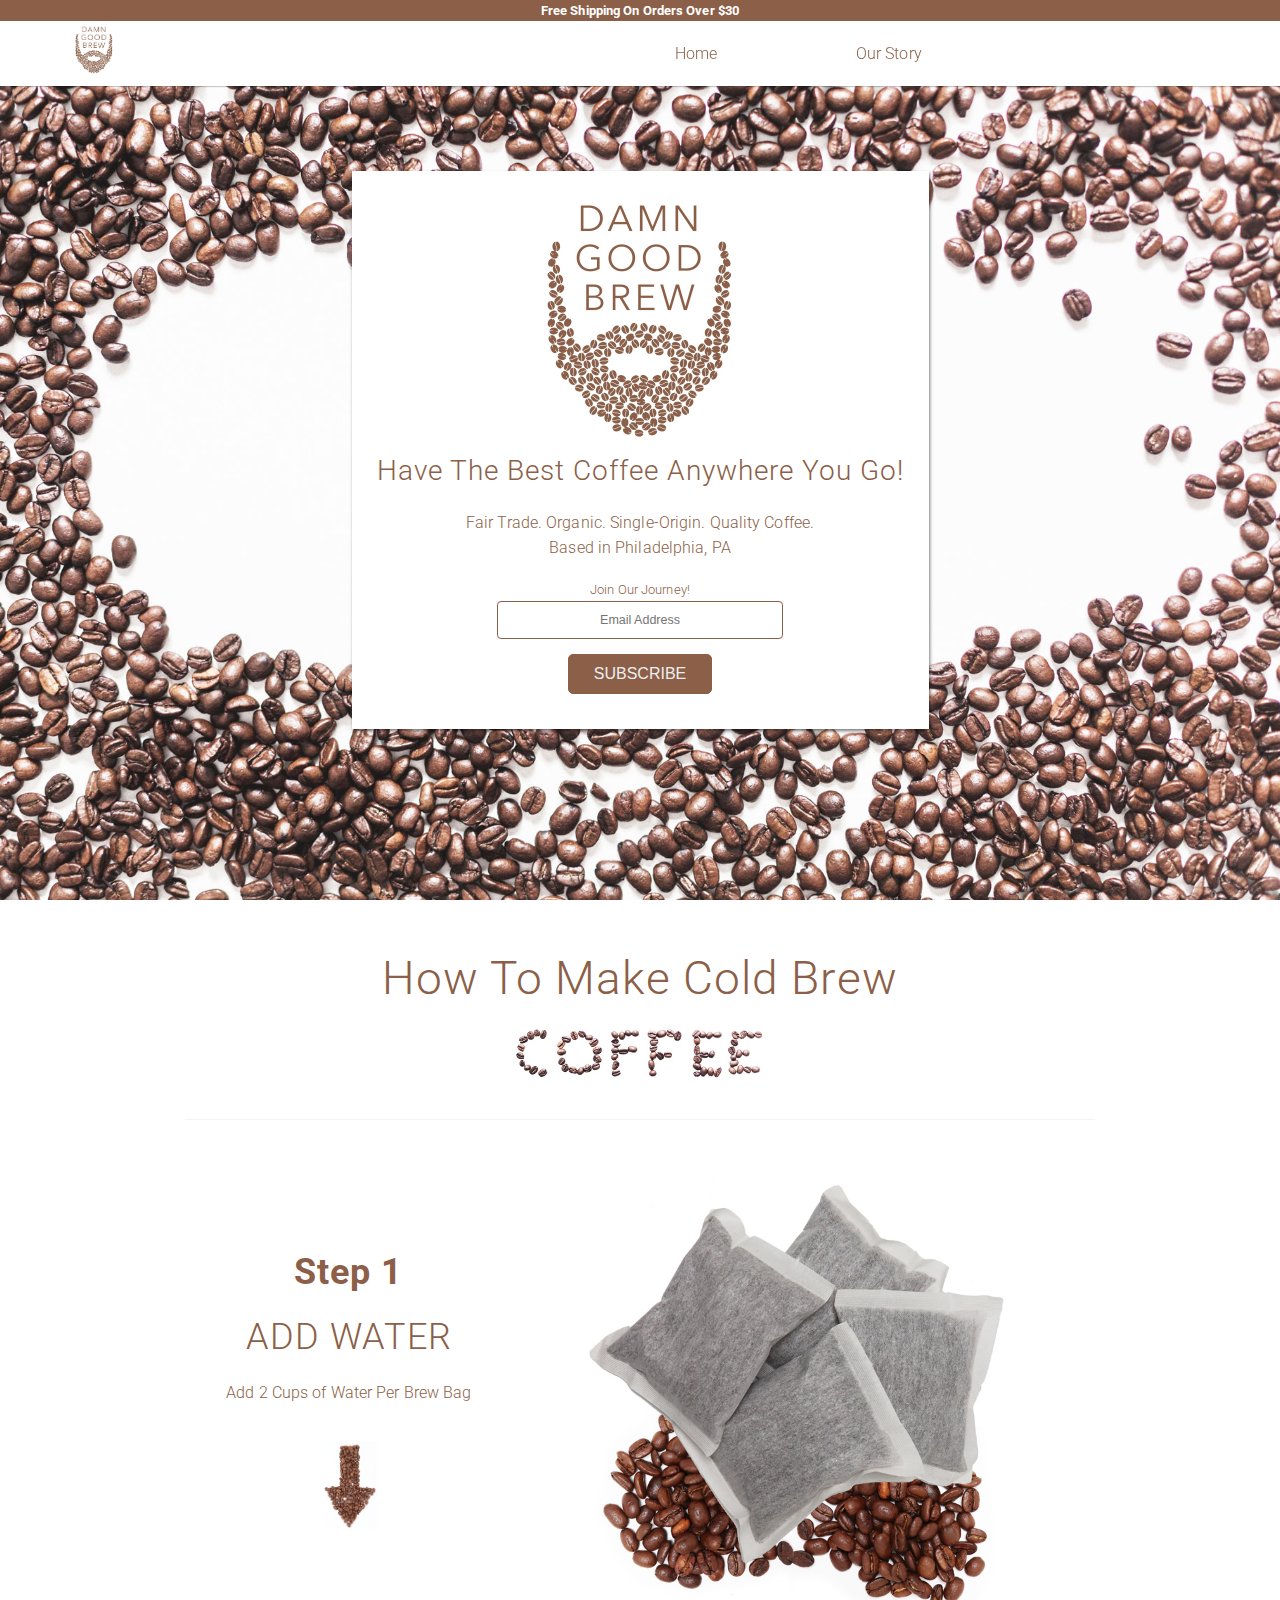
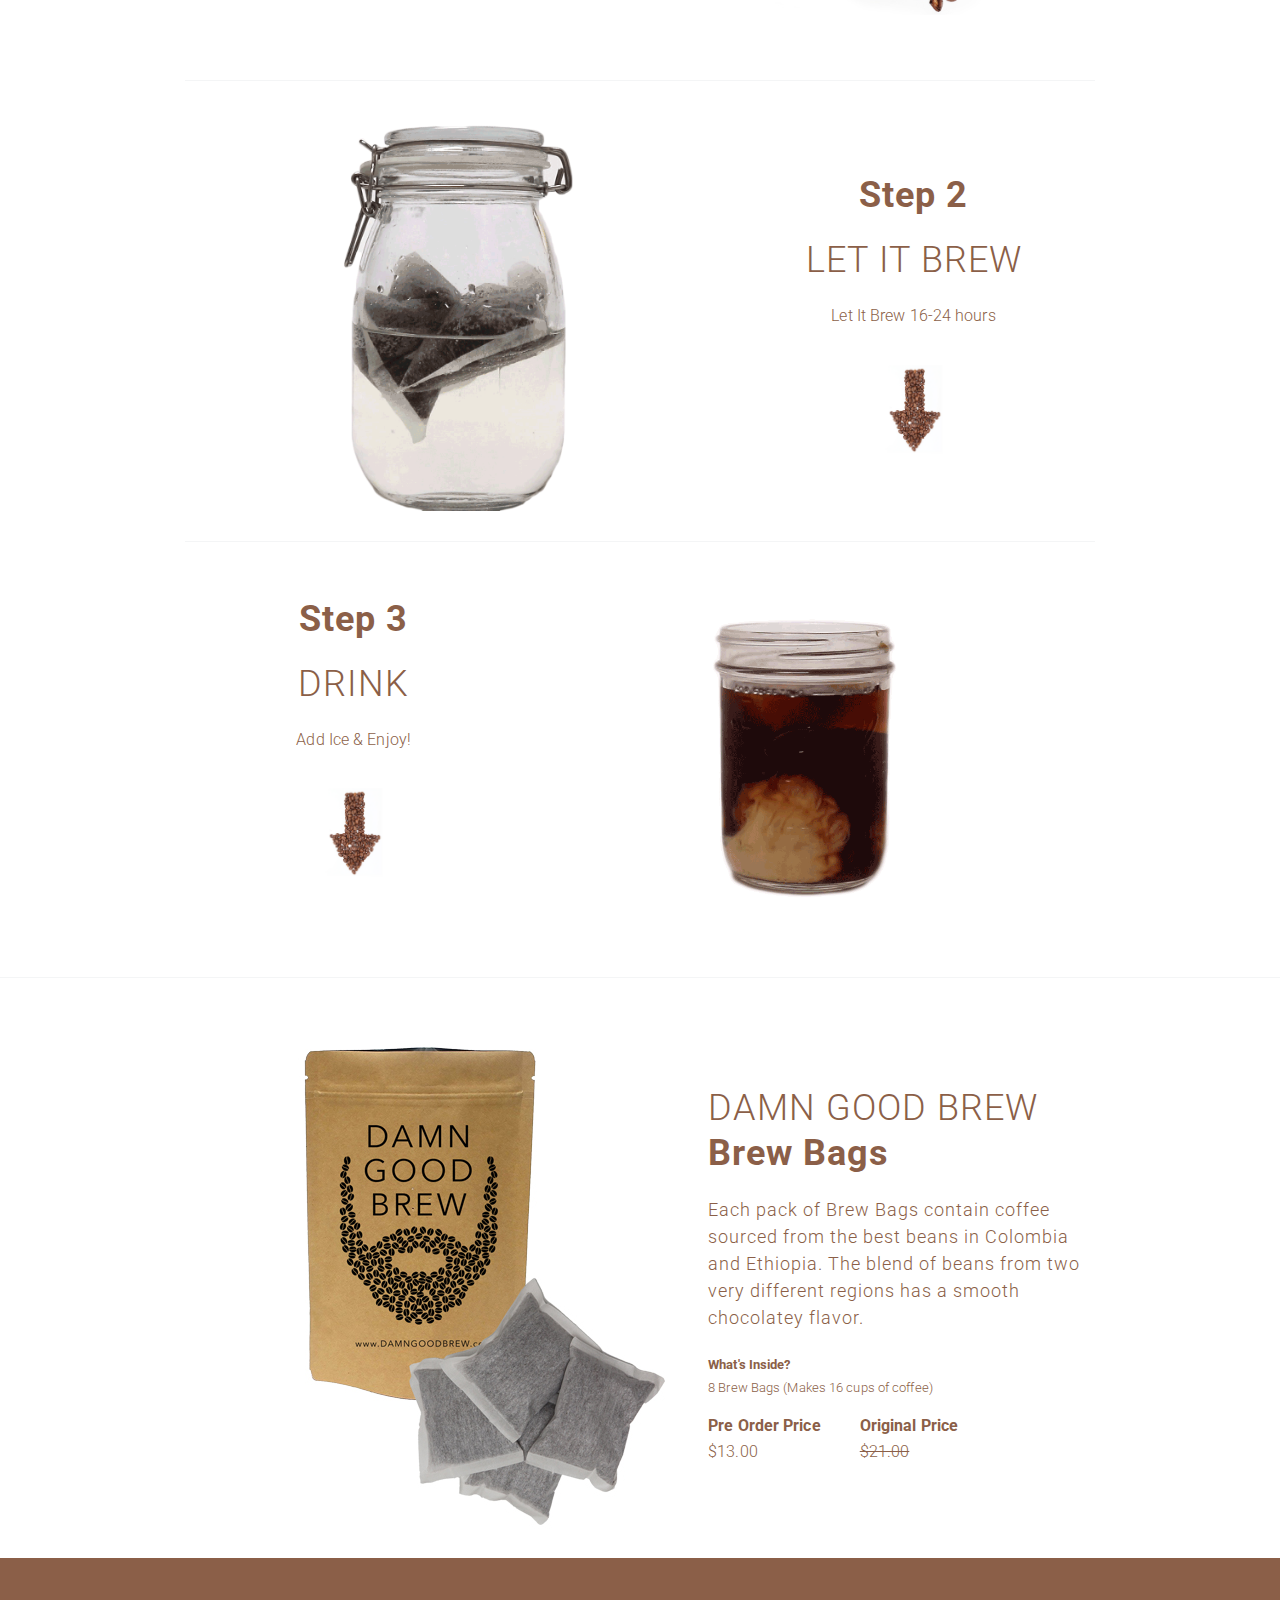
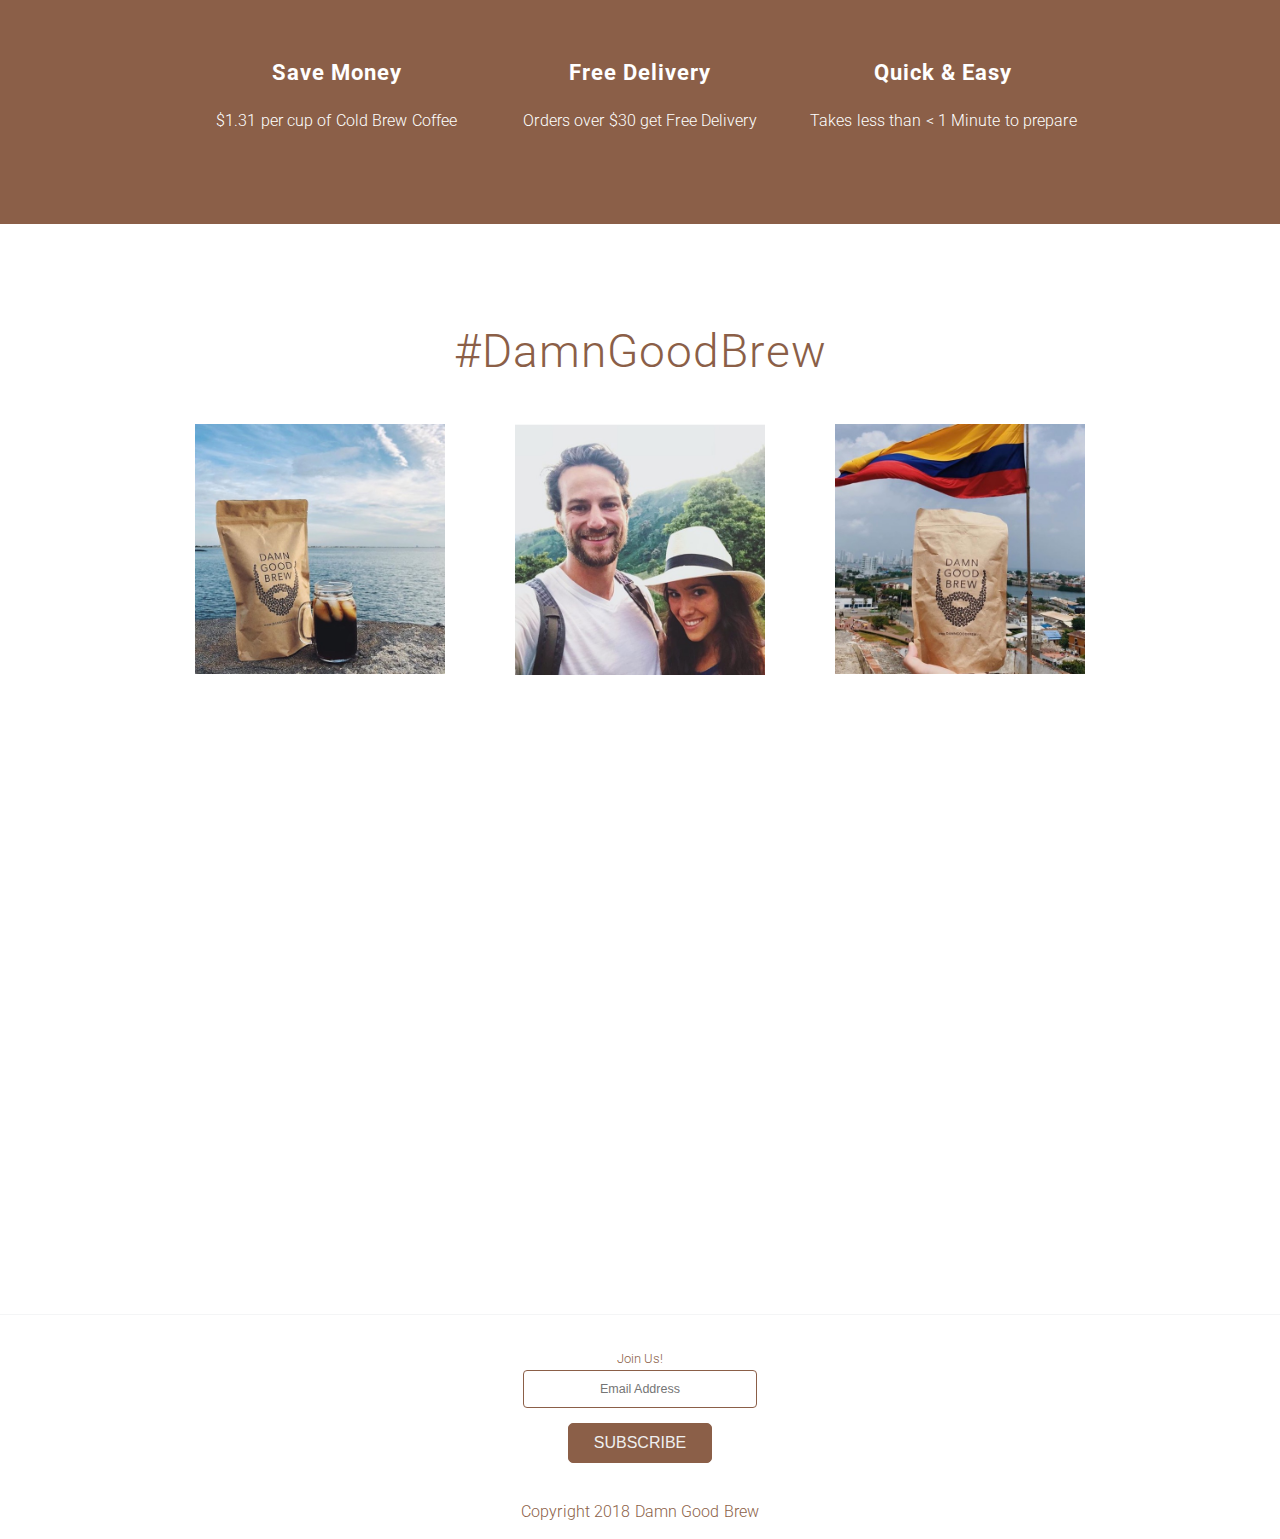
==== index.html @ da1cc147 "added in modal contest" ====
<!DOCTYPE html>

<html>

	<head>
		<!-- Global site tag (gtag.js) - Google Analytics -->
		<script async src="https://www.googletagmanager.com/gtag/js?id=UA-119664334-1"></script>
		<script>
		  window.dataLayer = window.dataLayer || [];
		  function gtag(){dataLayer.push(arguments);}
		  gtag('js', new Date());
		  gtag('config', 'UA-119664334-1');
		</script>

		<link rel="stylesheet" type="text/css" href="./useful.ly.css">

		<link href="https://fonts.googleapis.com/css?family=Roboto:300,500" rel="stylesheet">
		<link rel="stylesheet" href="https://use.fontawesome.com/releases/v5.0.13/css/all.css" integrity="sha384-DNOHZ68U8hZfKXOrtjWvjxusGo9WQnrNx2sqG0tfsghAvtVlRW3tvkXWZh58N9jp" crossorigin="anonymous">
		<link href="https://cdn.snipcart.com/themes/2.0/base/snipcart.min.css" type="text/css" rel="stylesheet" />

		<!-- SEO meta tags -->
		<title>DamnGoodBrew</title>
		<meta name="viewport" content="width=device-width, initial-scale=1">
		<meta name="keywords" content="Cold Brew, Coffee, Iced Coffee, Fair Trade, Organic, Single-Origin, Quality Coffee">
		<meta name="description" content="Have the best coffee anywhere you go with #damngoodbrew">
		<link rel="shortcut icon" href="./img/favicon.png" />
		<meta name="google-site-verification" content="-f8eXRr4Ea2OUamCsB8qsf9kHqmr0ABTyuolC-84EpI" />
		<meta name="p:domain_verify" content="388784ecf19bbda158e9091c620f6331"/>
	</head>

	<body>
		
		<!-- Begin Navigation Bar -->
		<div id="close-nav" class="menu hidden-desktop">
			<i class="fas fa-times fa-lg"></i>
		</div>
		<div id="open-nav" class="menu hidden-desktop">
			<i class="fas fa-bars fa-lg"></i>
		</div>

		<div class="free-shipping hidden-mobile center">
			<small><b>Free Shipping On Orders Over $30</b></small>
		</div>

		<nav id="nav" class="nav flex center hidden-mobile">
			<a href="/">
				<img class="logo" src="./img/logo.jpg">
			</a>
			<div class="hidden-mobile"></div>
			<div class="hidden-mobile"></div>
			<div class="hidden-mobile"></div>
			<a href="/">Home</a>
			<a href="/about">Our Story</a>
			<div style="max-width: 250px;">
				<a href="https://www.instagram.com/damngoodbrew/" target="_blank">
					<i class="fab fa-instagram fa-lg"></i>
				</a>
				<a href="https://www.facebook.com/DamnGoodBrew-2046188692299612/" target="_blank">
					<i class="fab fa-facebook-f fa-lg"></i>
				</a>
				<a href="https://www.youtube.com/channel/UCvCLh3Y07lJEbnAearKdtsg" target="_blank">
					<i class="fab fa-youtube fa-lg"></i>
				</a>
			</div>
		</nav>
		<!-- End Navigation Bar -->








		<!-- Begin Homepage Here -->
		<div class="flex center hero text-center">
			<div class="box">
				<img style="width: 250px;"src="./img/logo.jpg">
				<h3>Have The Best Coffee Anywhere You Go!</h3>
				<p>Fair Trade. Organic. Single-Origin. Quality Coffee. <br/> Based in Philadelphia, PA</p>

				<!-- Begin MailChimp Signup Form -->
				<div id="mc_embed_signup" class="flex center text-center">
					<form action="https://damngoodbrew.us19.list-manage.com/subscribe/post?u=a6fc9e18d1dd396102cb06aac&amp;id=1c501f9f8a" method="post" id="mc-embedded-subscribe-form" name="mc-embedded-subscribe-form" class="validate" target="_blank" novalidate>
						<div id="mc_embed_signup_scroll">
							<small>Join Our Journey!</small>
							<input type="email" placeholder="Email Address" value="" name="EMAIL" class="required" id="mce-EMAIL">
							
							<div id="mce-responses">
								<div id="mce-error-response" style="display:none"></div>
								<div id="mce-success-response" style="display:none"></div>
							</div>    
							<!-- real people should not fill this in and expect good things - do not remove this or risk form bot signups-->
							
							<div style="position: absolute; left: -5000px;" aria-hidden="true">
								<input type="text" name="b_039197b0b22c39f4adf21fc88_5b25f9b28f" tabindex="-1" value="">
							</div>
							
							<input type="submit" value="Subscribe" name="subscribe" id="mc-embedded-subscribe" class="button">
						</div>
					</form>
				</div>
				<!--End MailChimp Signup Form-->

			</div>
		</div>

		<section>
			<div class="text-center">
				<br/>
				<h1>How To Make Cold Brew</h1>
				<img style="width: 250px;" src="./img/coffee.jpg">
			</div>

			<hr/>

			<!--Step #1-->
			<div class="flex center text-center">
				<div>
					<h2><b>Step 1</b></h2>
					<h2>ADD WATER</h2>
					<p>Add 2 Cups of Water Per Brew Bag</p>
					<img class="arrow flex center" src="./img/arrow.jpg">
				</div>
				<img style="width: 500px;" src="./img/step-1.jpg">
			</div>

			<hr/>

			<!--Step #2-->
			<div class="flex center reverse text-center">
				<img style="width: 400px;"src="./img/step-2.gif">
				<div style="padding-top: 25px;">
					<h2><b>Step 2</b></h2>
					<h2>LET IT BREW</h2>
					<p>Let It Brew 16-24 hours</p>
					<img class="arrow flex center" src="./img/arrow.jpg">
				</div>
			</div>

			<hr/>

			<!--Step #3-->
			<div class="flex center text-center">
				<div>
					<h2><b>Step 3</b></h2>
					<h2>DRINK</h2>
					<p>Add Ice & Enjoy!</p>
					<img class="arrow flex center" src="./img/arrow.jpg">
				</div>
				<img style="width: 350px;" src="./img/step-3.gif">
			</div>
		</section>

		<hr/>
		<!--Product Section-->
		<section>
			<div class="flex center">
				<img style="width: 500px;" src="./img/product.jpg">

				<div class="flex-5 flex-mobile-12">
					<h2 style="margin-bottom: 0;">DAMN GOOD BREW</h2>
					<h2><b>Brew Bags</b></h2>
					<h5>Each pack of Brew Bags contain coffee sourced from the best beans in Colombia and Ethiopia. The blend of beans from two very different regions has a smooth chocolatey flavor.</h5>

					<small><b>What's Inside?</b></small>
					<small><p>8 Brew Bags (Makes 16 cups of coffee)</p></small>

					<div class="flex" style="justify-content: space-between; width: 250px;">
						<div>
							<b>Pre Order Price</b>
							<p>$13.00</p>
						</div>
						<div>
							<b>Original Price</b>
							<p style="text-decoration: line-through;">$21.00</p>
						</div>
					</div>
					
					<div style="margin-left: -40px;" id='product-component-fd20816d32b'></div>
    
				</div>
			</div>
		</section>
		<!-- The Modal -->
		

		<div id="modal" class="modal flex center hidden">
		  <div class="flex-4 flex-mobile-12 modal-content text-center">
		  	<h3><b>Free Coffee Giveaway!</b></h3>
				<div id="mc_embed_signup" class="flex center text-center">
					<form action="https://damngoodbrew.us19.list-manage.com/subscribe/post?u=a6fc9e18d1dd396102cb06aac&amp;id=1c501f9f8a" method="post" id="mc-embedded-subscribe-form" name="mc-embedded-subscribe-form" class="validate" target="_blank" novalidate>
						<div id="mc_embed_signup_scroll">
							<p>Enter your email for a chance to be one of the 20 winners to get a <b>FREE</b> Damn Good Brew sample pack!</p>
							<b>Giveaway Ends In...</b>
							<p id="timer"></p>
							<input type="email" placeholder="Email Address" value="" name="EMAIL" class="required" id="mce-EMAIL">
							
							<div id="mce-responses">
								<div id="mce-error-response" style="display:none"></div>
								<div id="mce-success-response" style="display:none"></div>
							</div>    
							<!-- real people should not fill this in and expect good things - do not remove this or risk form bot signups-->
							
							<div style="position: absolute; left: -5000px;" aria-hidden="true">
								<input type="text" name="b_039197b0b22c39f4adf21fc88_5b25f9b28f" tabindex="-1" value="">
							</div>
							
							<input type="submit" value="Enter Contest" name="subscribe" id="mc-embedded-subscribe" class="button">
						</div>
						<small id="close-modal">Close</small>
					</form>
				</div>

		  </div>
		</div>


		<!--Quote Section-->
<!-- 		<div class="quote flex center text-center">
			<div class="flex-8 flex-mobile-12">
				<h2><b>"The DamnGoodBrew bean bags makes it so quick & easy to make delicious cold brew for the week, no need to rush around in the morning!"</b></h2>
				<br>
				<p>- Candelaria</p>
			</div>
		</div> -->

		<!--Bullet Points Section-->
		<div style="color: #fff; background-color: #8b5f48; padding: 50px 0;">
			<section class="flex center top text-center" >
				<div class="flex-4 flex-mobile-12">
					<i class="fas fa-dollar-sign fa-3x"></i>
					<h4><b>Save Money</b></h4>
					<p>$1.31 per cup of Cold Brew Coffee</p>
				</div>

				<div class="flex-4 flex-mobile-12">
					<i class="fas fa-truck fa-3x"></i>
					<h4><b>Free Delivery</b></h4>
					<p>Orders over $30 get Free Delivery</p>
				</div>

				<div class="flex-4 flex-mobile-12">
					<i class="far fa-clock fa-3x"></i>
					<h4><b>Quick & Easy</b></h4>
					<p>Takes less than < 1 Minute to prepare</p>
				</div>
			</section>
		</div>
		<!-- End Homepage Here -->



		<!-- Begin Instagram Here -->
		<section style="padding: 100px 0;" class="text-center">
			<a href="https://www.instagram.com/damngoodbrew/" target="_blank">
				<h1>#DamnGoodBrew</h1>
			</a>
			<div class="flex center">
				<a href="https://www.instagram.com/damngoodbrew/" target="_blank">
					<img class="instagram-post" src="./img/instagram-1.jpg">
				</a>
				<a href="https://www.instagram.com/damngoodbrew/" target="_blank">
					<img class="instagram-post" src="./img/instagram-3.jpg">
				</a>
				<a href="https://www.instagram.com/damngoodbrew/" target="_blank">
					<img class="instagram-post" src="./img/instagram-2.jpg">
				</a>
			</div>
		</section>


		<!-- Begin Youtube/Video Here -->
		<section class="youtube" >
			<iframe src="https://www.youtube.com/embed/XXB_cX1aCxY" frameborder="0" allow="autoplay; encrypted-media" allowfullscreen></iframe>
		</section>
    
		
		<hr/>

		<!-- Mailchimp Form -->
		<div id="mc_embed_signup" class="flex center text-center">
			<form action="https://damngoodbrew.us19.list-manage.com/subscribe/post?u=a6fc9e18d1dd396102cb06aac&amp;id=1c501f9f8a" method="post" id="mc-embedded-subscribe-form" name="mc-embedded-subscribe-form" class="validate" target="_blank" novalidate>
				<div id="mc_embed_signup_scroll">
					<small>Join Us!</small>
					<input type="email" placeholder="Email Address" value="" name="EMAIL" class="required" id="mce-EMAIL">
					
					<div id="mce-responses">
						<div id="mce-error-response" style="display:none"></div>
						<div id="mce-success-response" style="display:none"></div>
					</div>    
					<!-- real people should not fill this in and expect good things - do not remove this or risk form bot signups-->
					
					<div style="position: absolute; left: -5000px;" aria-hidden="true">
						<input type="text" name="b_039197b0b22c39f4adf21fc88_5b25f9b28f" tabindex="-1" value="">
					</div>
					
					<input type="submit" value="Subscribe" name="subscribe" id="mc-embedded-subscribe" class="button">
				</div>
			</form>
		</div>

		<!-- Begin Footer Here -->
		<footer class="text-center">
			<div style="max-width: 250px;" class="flex center">
				<a href="https://www.instagram.com/damngoodbrew/" target="_blank">
					<i class="fab fa-instagram fa-lg"></i>
				</a>
				<a href="https://www.facebook.com/DamnGoodBrew-2046188692299612/" target="_blank">
					<i class="fab fa-facebook-f fa-lg"></i>
				</a>
				<a href="https://www.youtube.com/channel/UCvCLh3Y07lJEbnAearKdtsg" target="_blank">
					<i class="fab fa-youtube fa-lg"></i>
				</a>
			</div>

			<p>Copyright 2018 Damn Good Brew</p>
		</footer>

	</body>

	<script src="https://ajax.googleapis.com/ajax/libs/jquery/3.3.1/jquery.min.js"></script>
	<script src="./useful.ly.js"></script>

<script type="text/javascript">
/*<![CDATA[*/

(function () {
  var scriptURL = 'https://sdks.shopifycdn.com/buy-button/latest/buy-button-storefront.min.js';
  if (window.ShopifyBuy) {
    if (window.ShopifyBuy.UI) {
      ShopifyBuyInit();
    } else {
      loadScript();
    }
  } else {
    loadScript();
  }

  function loadScript() {
    var script = document.createElement('script');
    script.async = true;
    script.src = scriptURL;
    (document.getElementsByTagName('head')[0] || document.getElementsByTagName('body')[0]).appendChild(script);
    script.onload = ShopifyBuyInit;
  }

  function ShopifyBuyInit() {
    var client = ShopifyBuy.buildClient({
      domain: 'damn-good-brew.myshopify.com',
      apiKey: 'c0bfae2a0bf21d68c3b7d760eb046209',
      appId: '6',
    });

    ShopifyBuy.UI.onReady(client).then(function (ui) {
      ui.createComponent('product', {
        id: [1453623509090],
        node: document.getElementById('product-component-fd20816d32b'),
        moneyFormat: '%24%7B%7Bamount%7D%7D',
        options: {
  "product": {
    "variantId": "all",
    "width": "240px",
    "contents": {
      "img": false,
      "imgWithCarousel": false,
      "title": false,
      "variantTitle": false,
      "price": false,
      "description": false,
      "buttonWithQuantity": false,
      "quantity": false
    },
    "text": {
      "button": "PRE ORDER"
    },
    "styles": {
      "product": {
        "@media (min-width: 601px)": {
          "max-width": "calc(25% - 20px)",
          "margin-left": "20px",
          "margin-bottom": "50px"
        }
      },
      "button": {
        "background-color": "#8b5f48",
        "font-family": "Roboto, sans-serif",
        ":hover": {
          "background-color": "#7d5641"
        },
        "border-radius": "5px",
        ":focus": {
          "background-color": "#7d5641"
        },
        "font-weight": "bold"
      },
      "variantTitle": {
        "font-family": "Roboto, sans-serif",
        "font-weight": "normal"
      },
      "title": {
        "font-family": "Roboto, sans-serif",
        "font-weight": "normal"
      },
      "description": {
        "font-family": "Roboto, sans-serif",
        "font-weight": "normal"
      },
      "price": {
        "font-family": "Roboto, sans-serif",
        "font-weight": "normal"
      },
      "compareAt": {
        "font-family": "Roboto, sans-serif",
        "font-weight": "normal"
      }
    },
    "googleFonts": [
      "Roboto",
      "Roboto",
      "Roboto",
      "Roboto",
      "Roboto",
      "Roboto"
    ]
  },
  "cart": {
    "contents": {
      "button": true
    },
    "styles": {
      "button": {
        "background-color": "#8b5f48",
        "font-family": "Roboto, sans-serif",
        ":hover": {
          "background-color": "#7d5641"
        },
        "border-radius": "5px",
        ":focus": {
          "background-color": "#7d5641"
        },
        "font-weight": "bold"
      },
      "footer": {
        "background-color": "#ffffff"
      }
    },
    "googleFonts": [
      "Roboto"
    ]
  },
  "modalProduct": {
    "contents": {
      "img": false,
      "imgWithCarousel": true,
      "variantTitle": false,
      "buttonWithQuantity": true,
      "button": false,
      "quantity": false
    },
    "styles": {
      "product": {
        "@media (min-width: 601px)": {
          "max-width": "100%",
          "margin-left": "0px",
          "margin-bottom": "0px"
        }
      },
      "button": {
        "background-color": "#8b5f48",
        "font-family": "Roboto, sans-serif",
        ":hover": {
          "background-color": "#7d5641"
        },
        "border-radius": "5px",
        ":focus": {
          "background-color": "#7d5641"
        },
        "font-weight": "bold"
      },
      "variantTitle": {
        "font-family": "Roboto, sans-serif",
        "font-weight": "normal"
      },
      "title": {
        "font-family": "Roboto, sans-serif",
        "font-weight": "normal"
      },
      "description": {
        "font-family": "Roboto, sans-serif",
        "font-weight": "normal"
      },
      "price": {
        "font-family": "Roboto, sans-serif",
        "font-weight": "normal"
      },
      "compareAt": {
        "font-family": "Roboto, sans-serif",
        "font-weight": "normal"
      }
    },
    "googleFonts": [
      "Roboto",
      "Roboto",
      "Roboto",
      "Roboto",
      "Roboto",
      "Roboto"
    ]
  },
  "toggle": {
    "styles": {
      "toggle": {
        "font-family": "Roboto, sans-serif",
        "background-color": "#8b5f48",
        ":hover": {
          "background-color": "#7d5641"
        },
        ":focus": {
          "background-color": "#7d5641"
        },
        "font-weight": "bold"
      }
    },
    "googleFonts": [
      "Roboto"
    ]
  },
  "option": {
    "styles": {
      "label": {
        "font-family": "Roboto, sans-serif"
      },
      "select": {
        "font-family": "Roboto, sans-serif"
      }
    },
    "googleFonts": [
      "Roboto",
      "Roboto"
    ]
  },
  "productSet": {
    "styles": {
      "products": {
        "@media (min-width: 601px)": {
          "margin-left": "-20px"
        }
      }
    }
  }
}
      });
    });
  }
})();
/*]]>*/
</script>

</html>
---- useful.ly.css ----
*,
*:after,
*:before {
  box-sizing: inherit;
  margin: 0;
}

html {
  box-sizing: border-box;
  font-size: 62.5%;
}

body {
  color: #8b5f48;
  font-family: 'Roboto', sans-serif, Helvetica; 
  font-size: 1.6rem;
  font-weight: 300;
  letter-spacing: .01rem;
  line-height: 1.6;
}

h1,
h2,
h3,
h4,
h5,
h6 {
  font-weight: 300;
  letter-spacing: .1rem;
  margin-bottom: 2.0rem;
  margin-top: 0;
}

h1 {
  font-size: 4.6rem;
  line-height: 1.2;
}

h2 {
  font-size: 3.6rem;
  line-height: 1.25;
}

h3 {
  font-size: 2.8rem;
  line-height: 1.3;
}

h4 {
  font-size: 2.2rem;
  line-height: 1.35;
}

h5 {
  font-size: 1.8rem;
  line-height: 1.5;
}

h6 {
  font-size: 1.6rem;
  line-height: 1.4;
}

b,
strong {
  font-weight: bold;
}

p {
  margin-top: 0;
  margin-bottom: 1.5rem;
}

input,
select,
textarea {
  margin-bottom: 1.5rem;
}

img {
  max-width: 100%;
}

hr {
  border: 0;
  border-top: 0.1rem solid #f4f5f6;
  margin: 3.0rem 0;
}

.button,
button,
input[type='submit'] {
  padding: 10px 25px;
  border: 1px solid #8b5f48;
  font-size: 16px;
  color: #efefef;
  background-color: #8b5f48;
  border-radius: .5rem;
  text-transform: uppercase;
  margin-bottom: 1.0rem;
}

.button:hover,
button:hover,
input[type='submit']:hover {
  background-color: #6f4c3a;
  border: 1px solid #6f4c3a;
}

input[type='email'],
input[type='number'],
input[type='password'],
input[type='text'],
textarea,
select {
  border: 0.1rem solid #8b5f48;
  color: #8b5f48;
  border-radius: .4rem;
  box-shadow: none;
  box-sizing: inherit;
  height: 3.8rem;
  padding: .6rem 1.0rem;
  width: 100%;
  max-width: 300px;
  text-align: center;
  font-size: 1.25rem;
  padding-right: 1rem;
}

input[type='email']:focus,
input[type='number']:focus,
input[type='password']:focus,
input[type='text']:focus,
textarea:focus,
select:focus {
  outline: 0;
}

input[type='checkbox'],
input[type='radio'] {
  display: inline;
}

label {
  display: block;
  font-size: 1.6rem;
  font-weight: 700;
  margin-bottom: .5rem;
}

a {
  color: #8b5f48;
  text-decoration: none;
}

a:focus, 
a:hover {
  color: #6f4c3a;
}

i {
  padding: 25px;
}

section {
  max-width: 960px;
  margin: auto;
  padding: 25px;
}

/* Flexbox Properties Start */ 
.flex  {
  display: flex;        
  flex-wrap: wrap;
}
.center {
  justify-content: space-around;
  align-items: center;
  margin: auto;
}
.left {
  justify-content: flex-start;
}
.right {
  justify-content: flex-end;
}
.bottom {
  align-items: flex-end;
}
.top {
  align-items: flex-start;
}
/* Flexbox Properties End */ 

.text-center {
  text-align: center;
}
.text-left {
  text-align: left;
}
.text-right {
  text-align: right;
}
.hidden-desktop {
  display: none;
}
.hidden-mobile {
  display: flex;
}
.hidden {
  display: none !important;
}

/* Grid System Desktop */ 
.flex-12 {
  width: 100%;
}
.flex-11 {
  width: 91.6666%;
}
.flex-10 {
  width: 83.3333%;
}
.flex-9 {
  width: 74.9999%;
}
.flex-8 {
  width: 66.6666%;
}
.flex-7 {
  width: 58.3333%;
}
.flex-6 {
  width: 50%;
}
.flex-5 {
  width: 41.6666%;
}
.flex-4 {
  width: 33.3333%;
}
.flex-3 {
  width: 25%;
}
.flex-2 {
  width: 16.6666%;
}
.flex-1 {
  width: 8.3333%;
}

/* Modal Start */
.modal {
  position: fixed; /* Stay in place */
  z-index: 1; /* Sit on top */
  top: 0;
  left: 0;
  width: 100%; /* Full width */
  height: 100%; /* Full height */
  background-color: #000; /* Fallback color */
  background-color: rgba(0,0,0,0.4); /* Black w/ opacity */
  background-image: url("./img/spilled-beans.jpg");
  background-position: center;
  background-size: cover;

}
.modal-content {
  background-color: #fff;
  background-color: rgba(255,255,255,0.95);
  padding: 25px;
}
/* Modal End */

.nav {
  height: 65px;
  box-shadow: 0 1px 1px rgba(0,0,0,.2);
  position: fixed;
  width: 100%;
  background-color: #fff;
  top: 21px;
  z-index: 1;
}

.logo {
  width: 50px;
}

.box {
  background-color: #fff;
  box-shadow: 1px 2px 3px rgba(0,0,0,.5);
  padding: 25px;
}

.blog-post {
  padding-top: 75px;
}

.instagram-post {
  padding: 25px;
  max-width: 300px;
}

.arrow {
  width: 100px;
  padding: 20px;
}

.hero {
  background-image: url(./img/beans.jpg);
  background-size: cover;
  background-position: center;
  min-height: 100vh;
}

.youtube {
  position: relative;
  padding-bottom: 35.25%; /* 16:9 */
  padding-top: 25px;
  height: 0;
}
.youtube iframe {
  position: absolute;
  top: 0;
  left: 0;
  width: 100%;
  height: 100%;
}
.shopify-buy__cart-toggle {
  background-color: #8b5f48 !important;
}
.free-shipping {
  background-color: #8b5f48;
  top: 0;
  right: 0;
  position: fixed;
  width: 100%;
  color: #fff;
  z-index: 1;
}

@media only screen and (max-width : 480px) {
  .flex-mobile-12 {
    width: 100%;
  }
  .flex-mobile-11 {
    width: 91.6666%;
  }
  .flex-mobile-10 {
    width: 83.3333%;
  }
  .flex-mobile-9 {
    width: 74.9999%;
  }
  .flex-mobile-8 {
    width: 66.6666%;
  }
  .flex-mobile-7 {
    width: 58.3333%;
  }
  .flex-mobile-6 {
    width: 50%;
  }
  .flex-mobile-5 {
    width: 41.6666%;
  }
  .flex-mobile-4 {
    width: 33.3333%;
  }
  .flex-mobile-3 {
    width: 25%;
  }
  .flex-mobile-2 {
    width: 16.6666%;
  }
  .flex-mobile-1 {
    width: 8.3333%;
  }
  .hidden-desktop {
    display: flex;
  }
  .hidden-mobile {
    display: none;
  }
  .reverse {
    flex-direction: column-reverse;
  }

  .nav {
    height: 100%;
    width: 100%;
    z-index: 1;
    top: 0;
    left: 0;
    flex-direction: column;
    z-index: 1;
  }

  .menu {
    display: block;
    position: fixed;
    top: 0;
    right: 0;
    z-index: 2; 
    background-color: #fff;
  }
  
  .logo {
    width: 150px;
  }
}
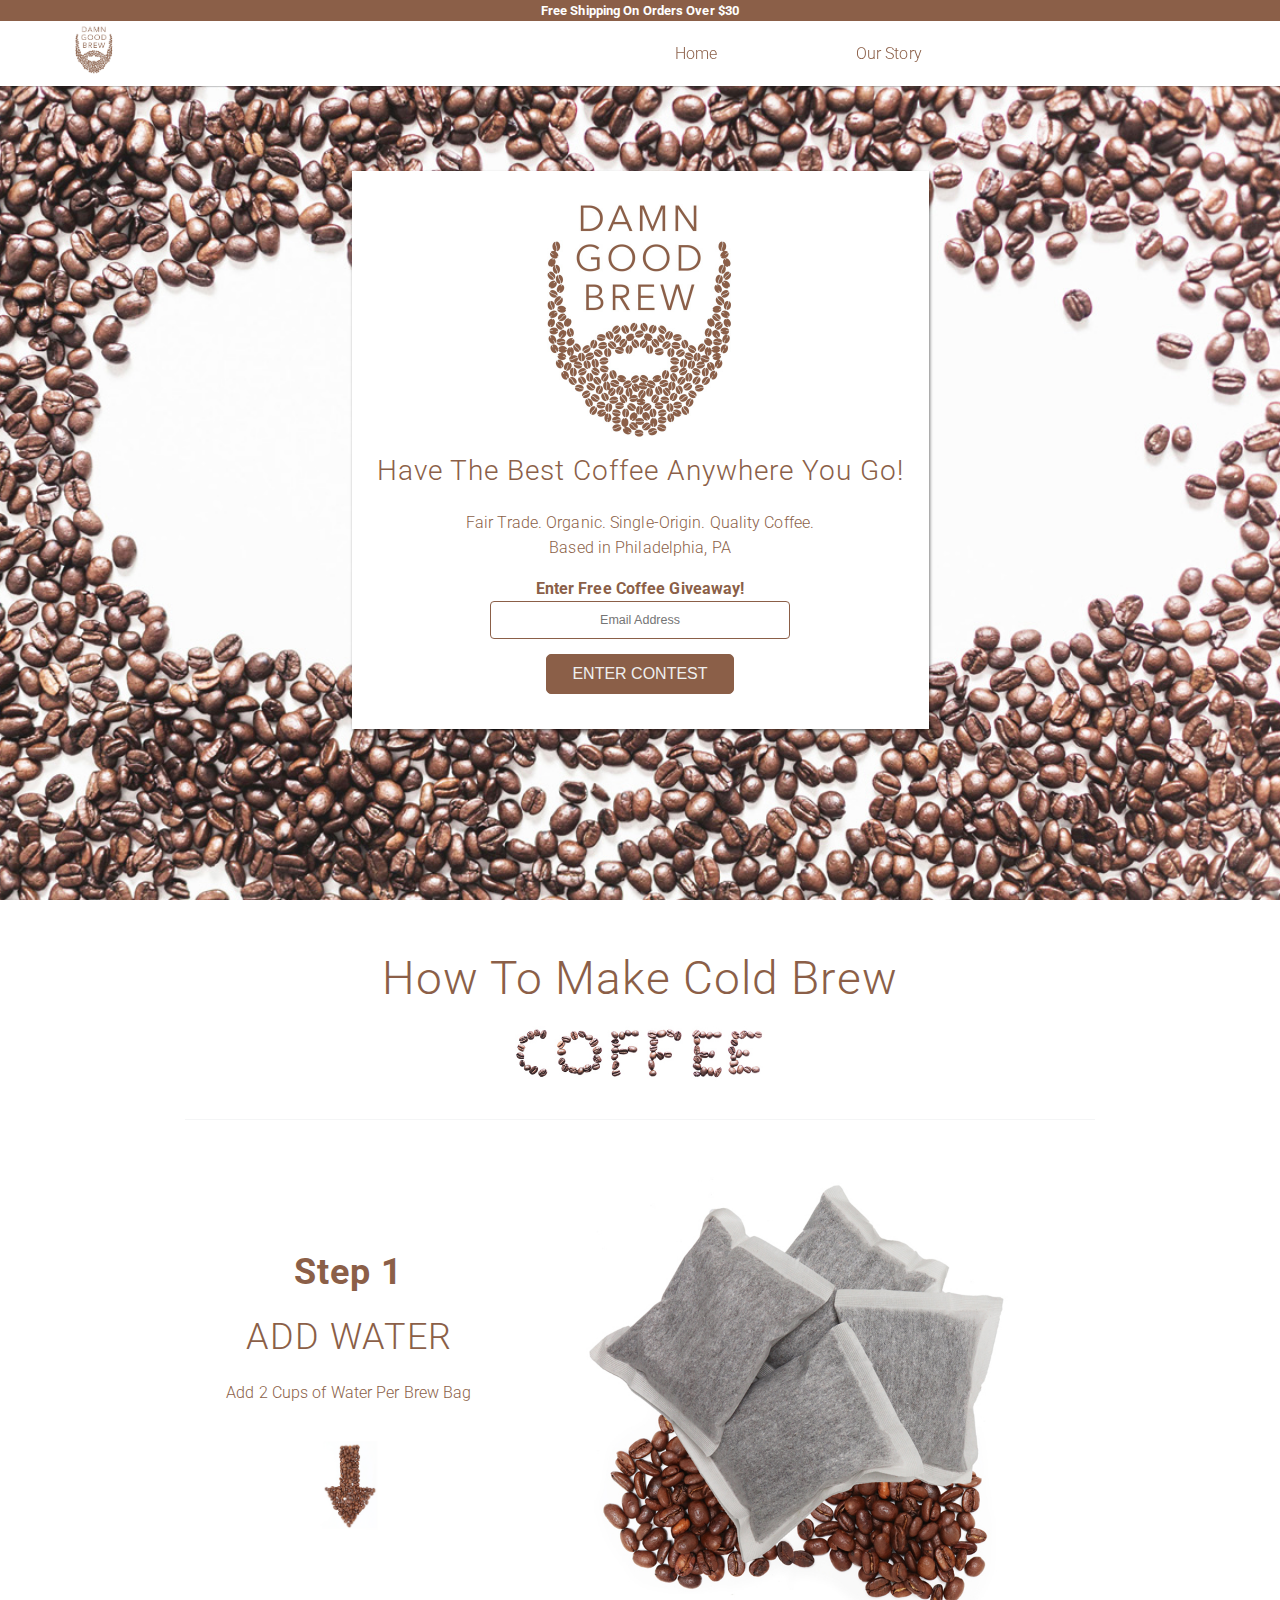
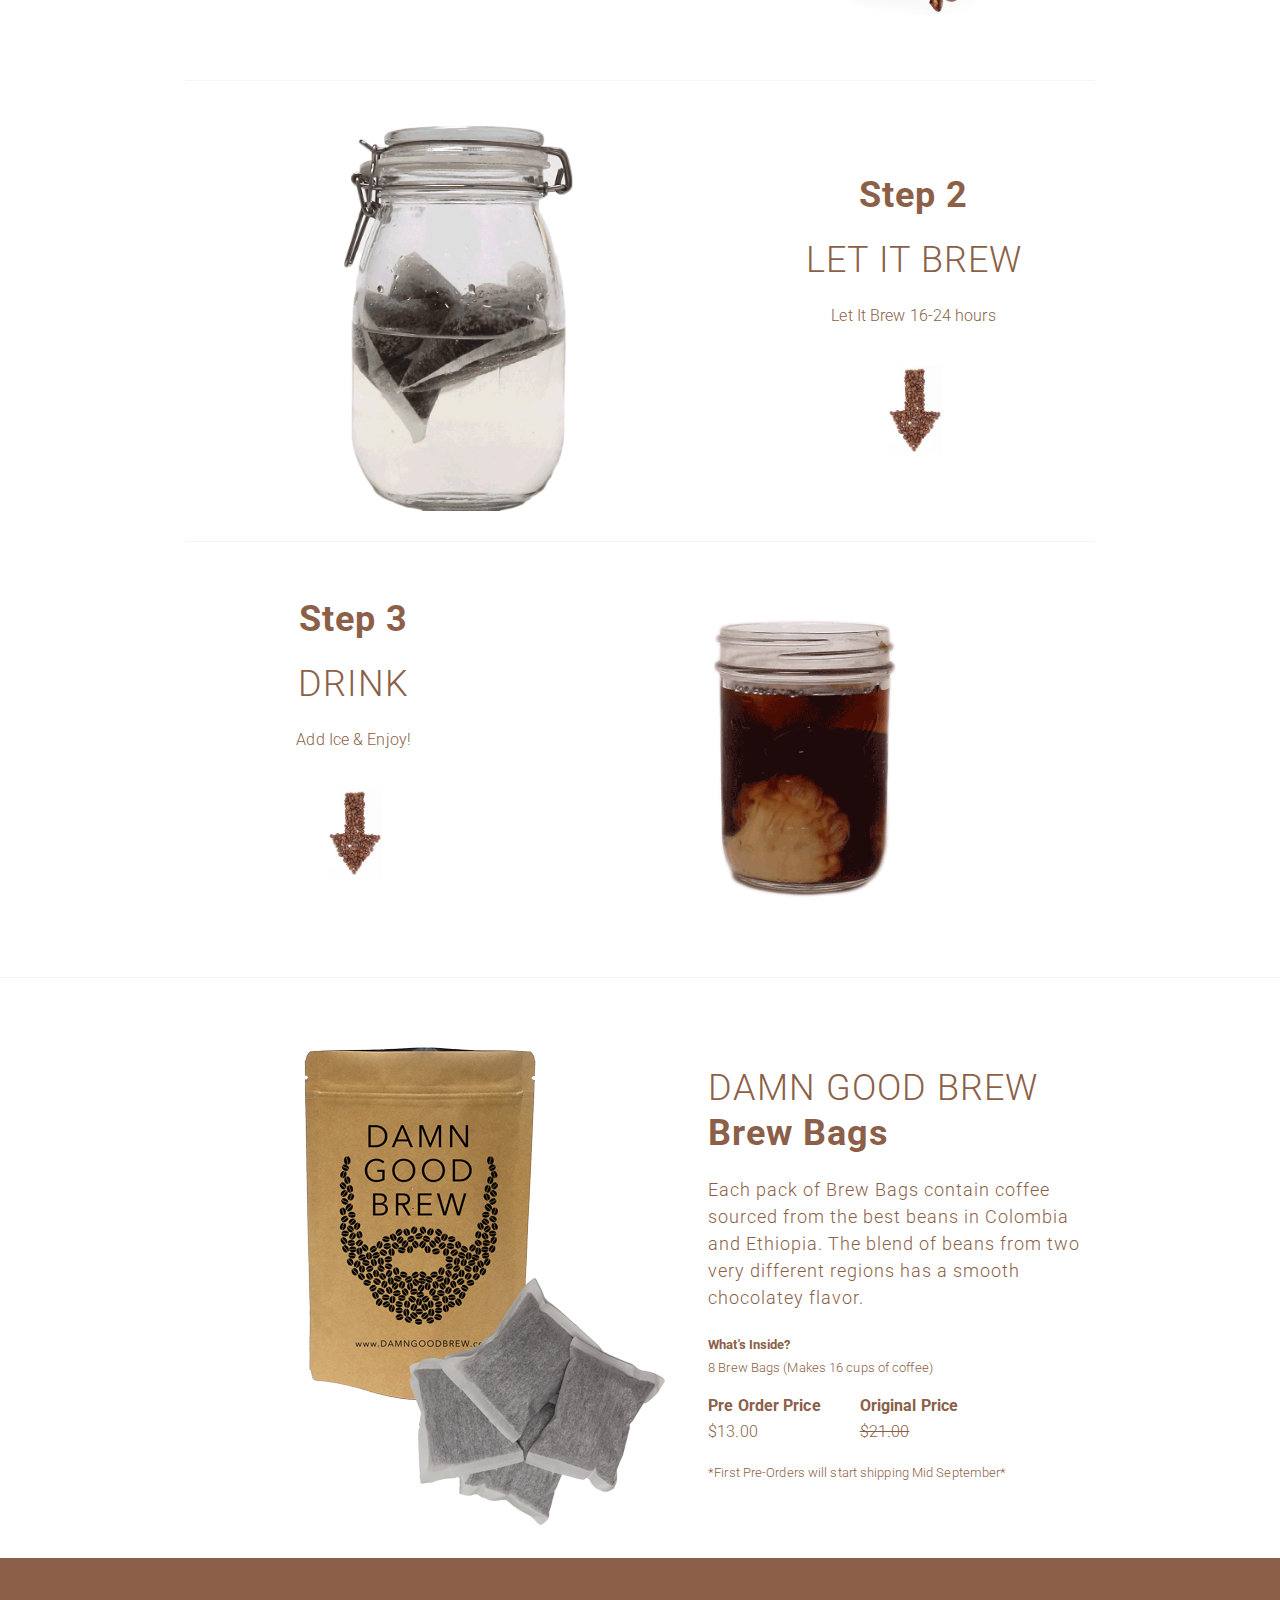
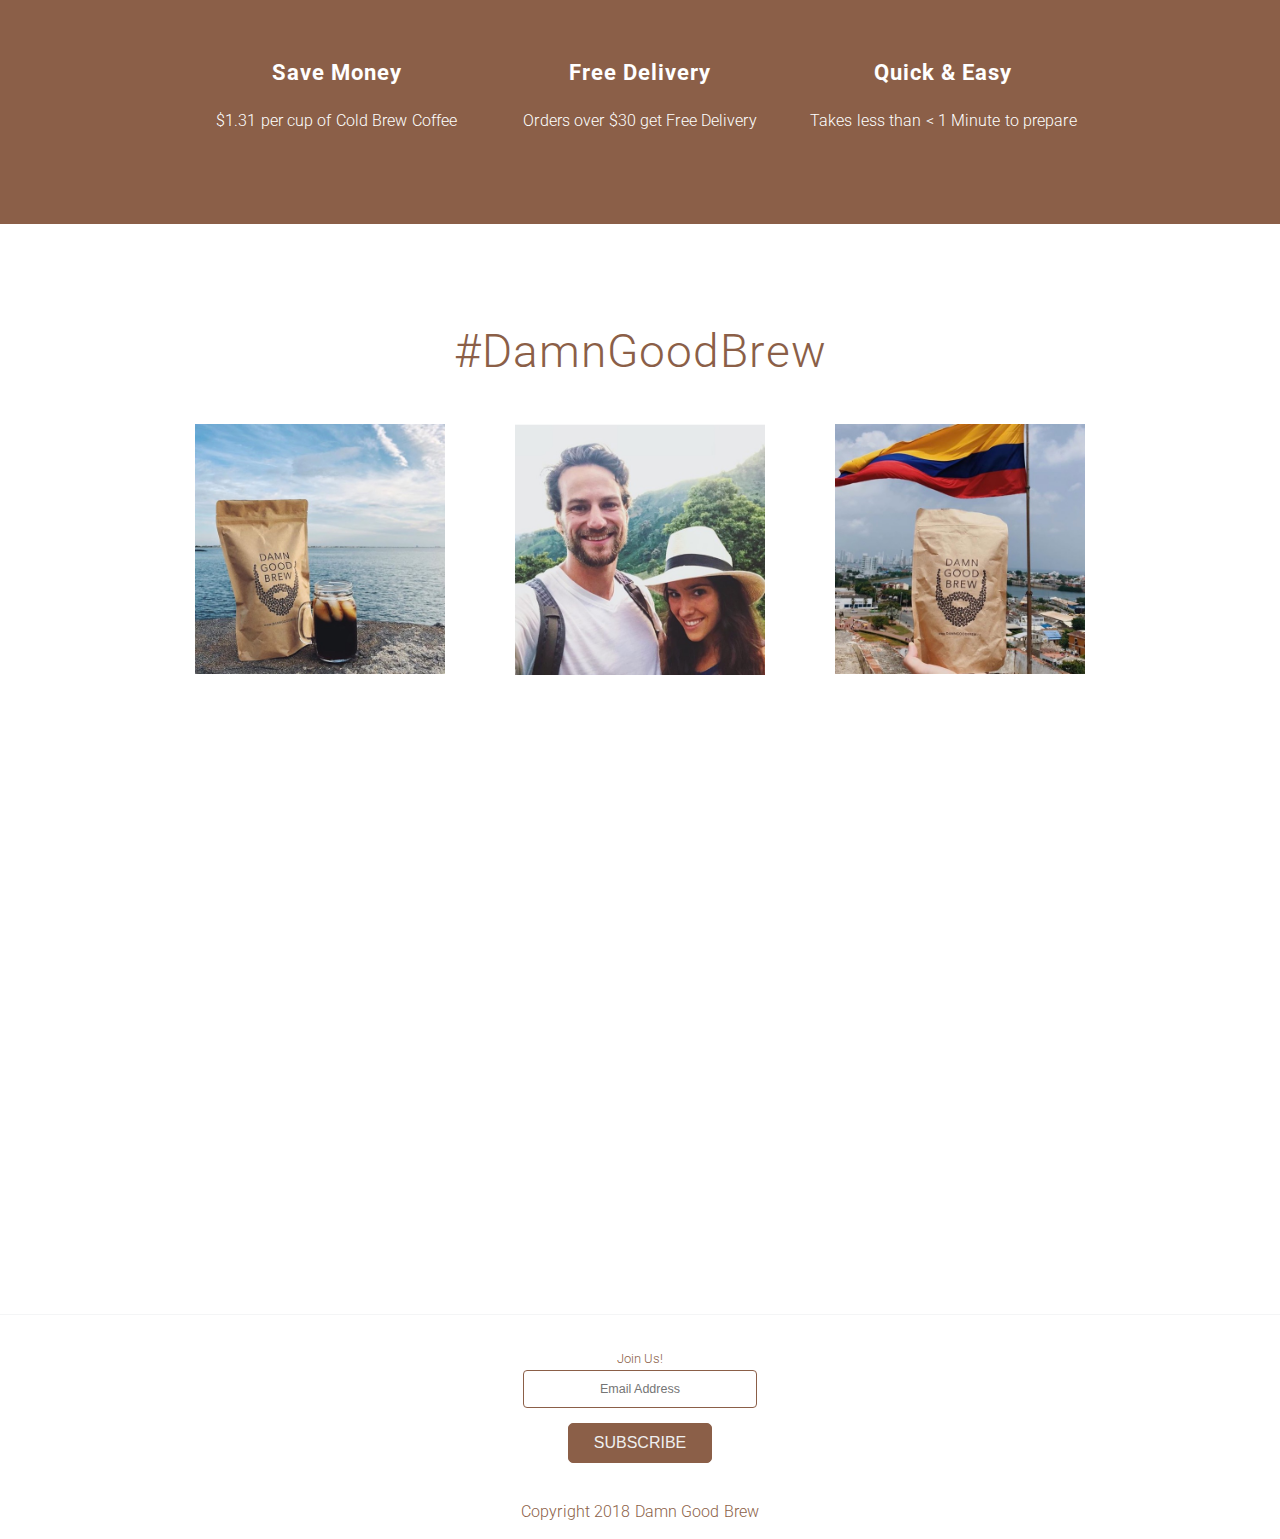
==== commit 1e5d0277: "added giveaway optimized images" ====
--- a/index.html
+++ b/index.html
@@ -83,7 +83,9 @@
 				<div id="mc_embed_signup" class="flex center text-center">
 					<form action="https://damngoodbrew.us19.list-manage.com/subscribe/post?u=a6fc9e18d1dd396102cb06aac&amp;id=1c501f9f8a" method="post" id="mc-embedded-subscribe-form" name="mc-embedded-subscribe-form" class="validate" target="_blank" novalidate>
 						<div id="mc_embed_signup_scroll">
-							<small>Join Our Journey!</small>
+
+							<b>Enter Free Coffee Giveaway!</b>
+
 							<input type="email" placeholder="Email Address" value="" name="EMAIL" class="required" id="mce-EMAIL">
 							
 							<div id="mce-responses">
@@ -96,7 +98,7 @@
 								<input type="text" name="b_039197b0b22c39f4adf21fc88_5b25f9b28f" tabindex="-1" value="">
 							</div>
 							
-							<input type="submit" value="Subscribe" name="subscribe" id="mc-embedded-subscribe" class="button">
+							<input type="submit" value="Enter Contest" name="subscribe" id="mc-embedded-subscribe" class="button">
 						</div>
 					</form>
 				</div>
@@ -178,6 +180,7 @@
 					</div>
 					
 					<div style="margin-left: -40px;" id='product-component-fd20816d32b'></div>
+					<p><small>*First Pre-Orders will start shipping Mid September*</small></p>
     
 				</div>
 			</div>
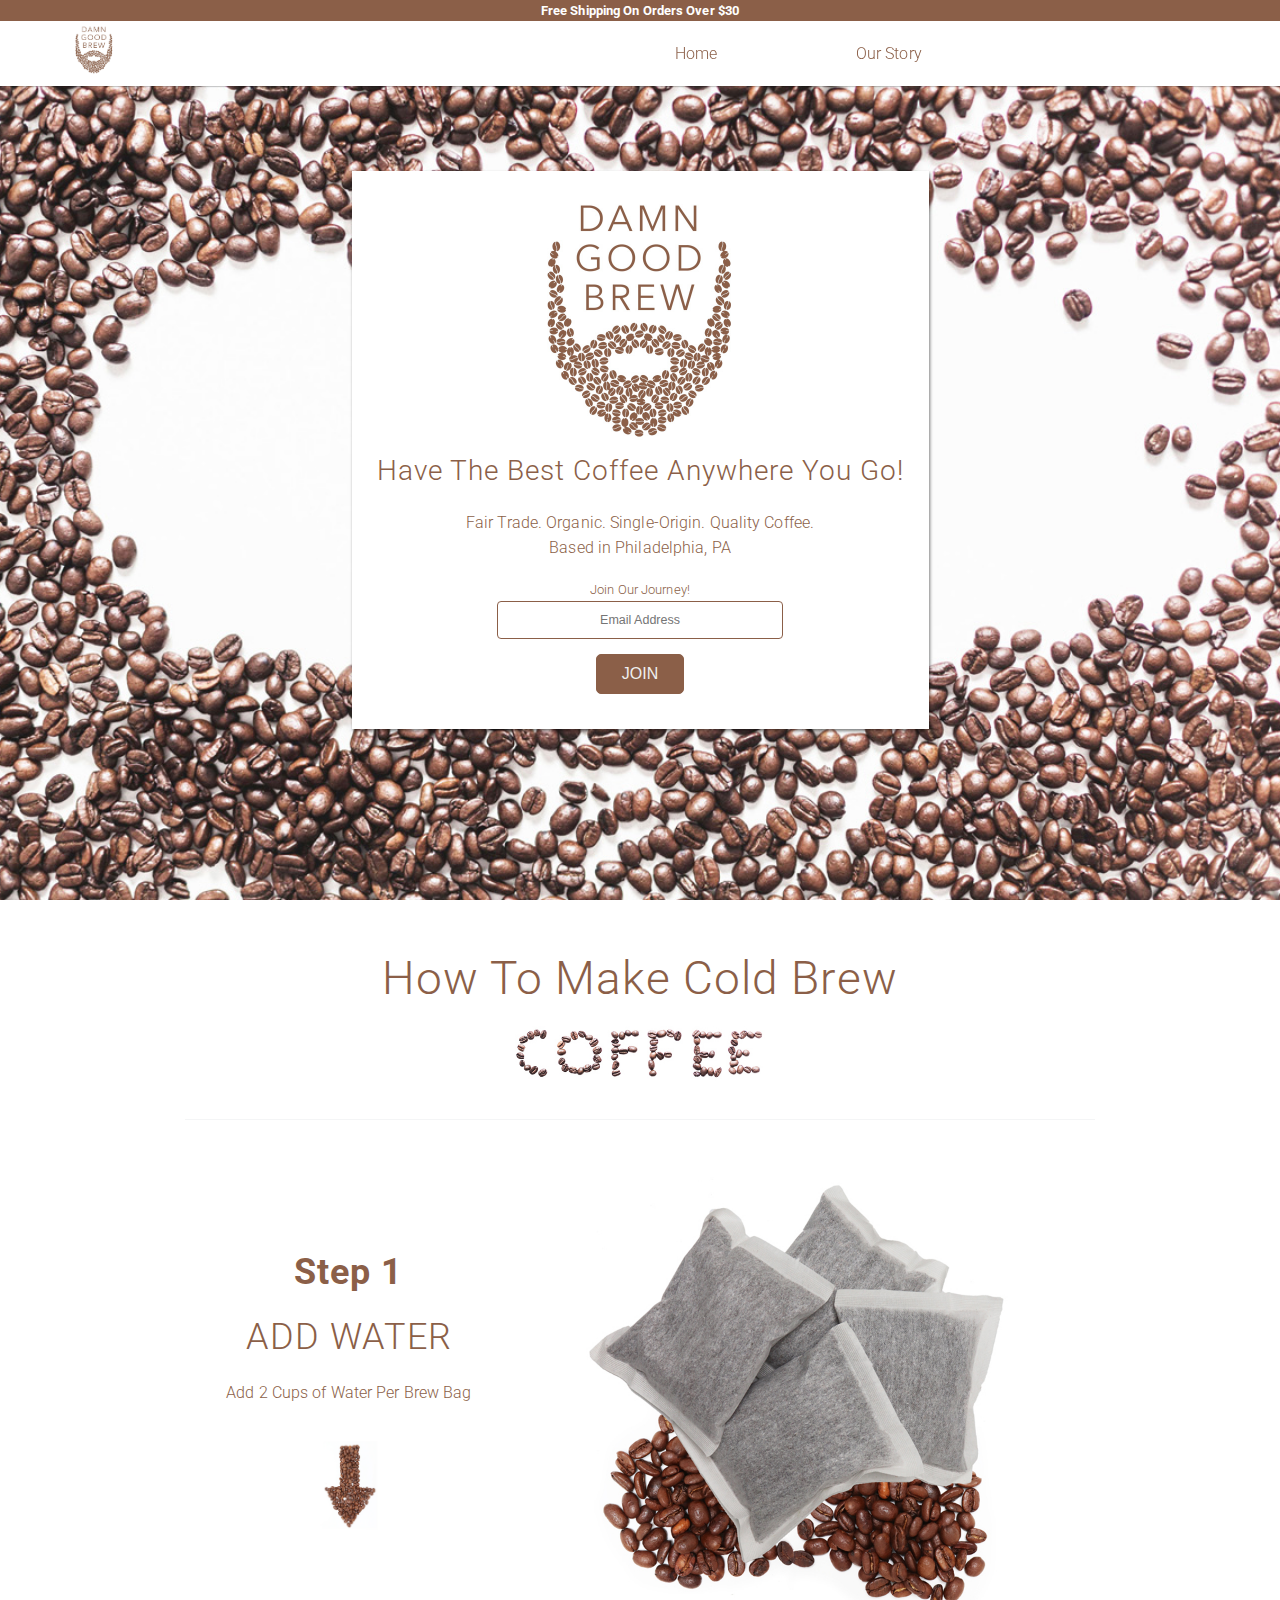
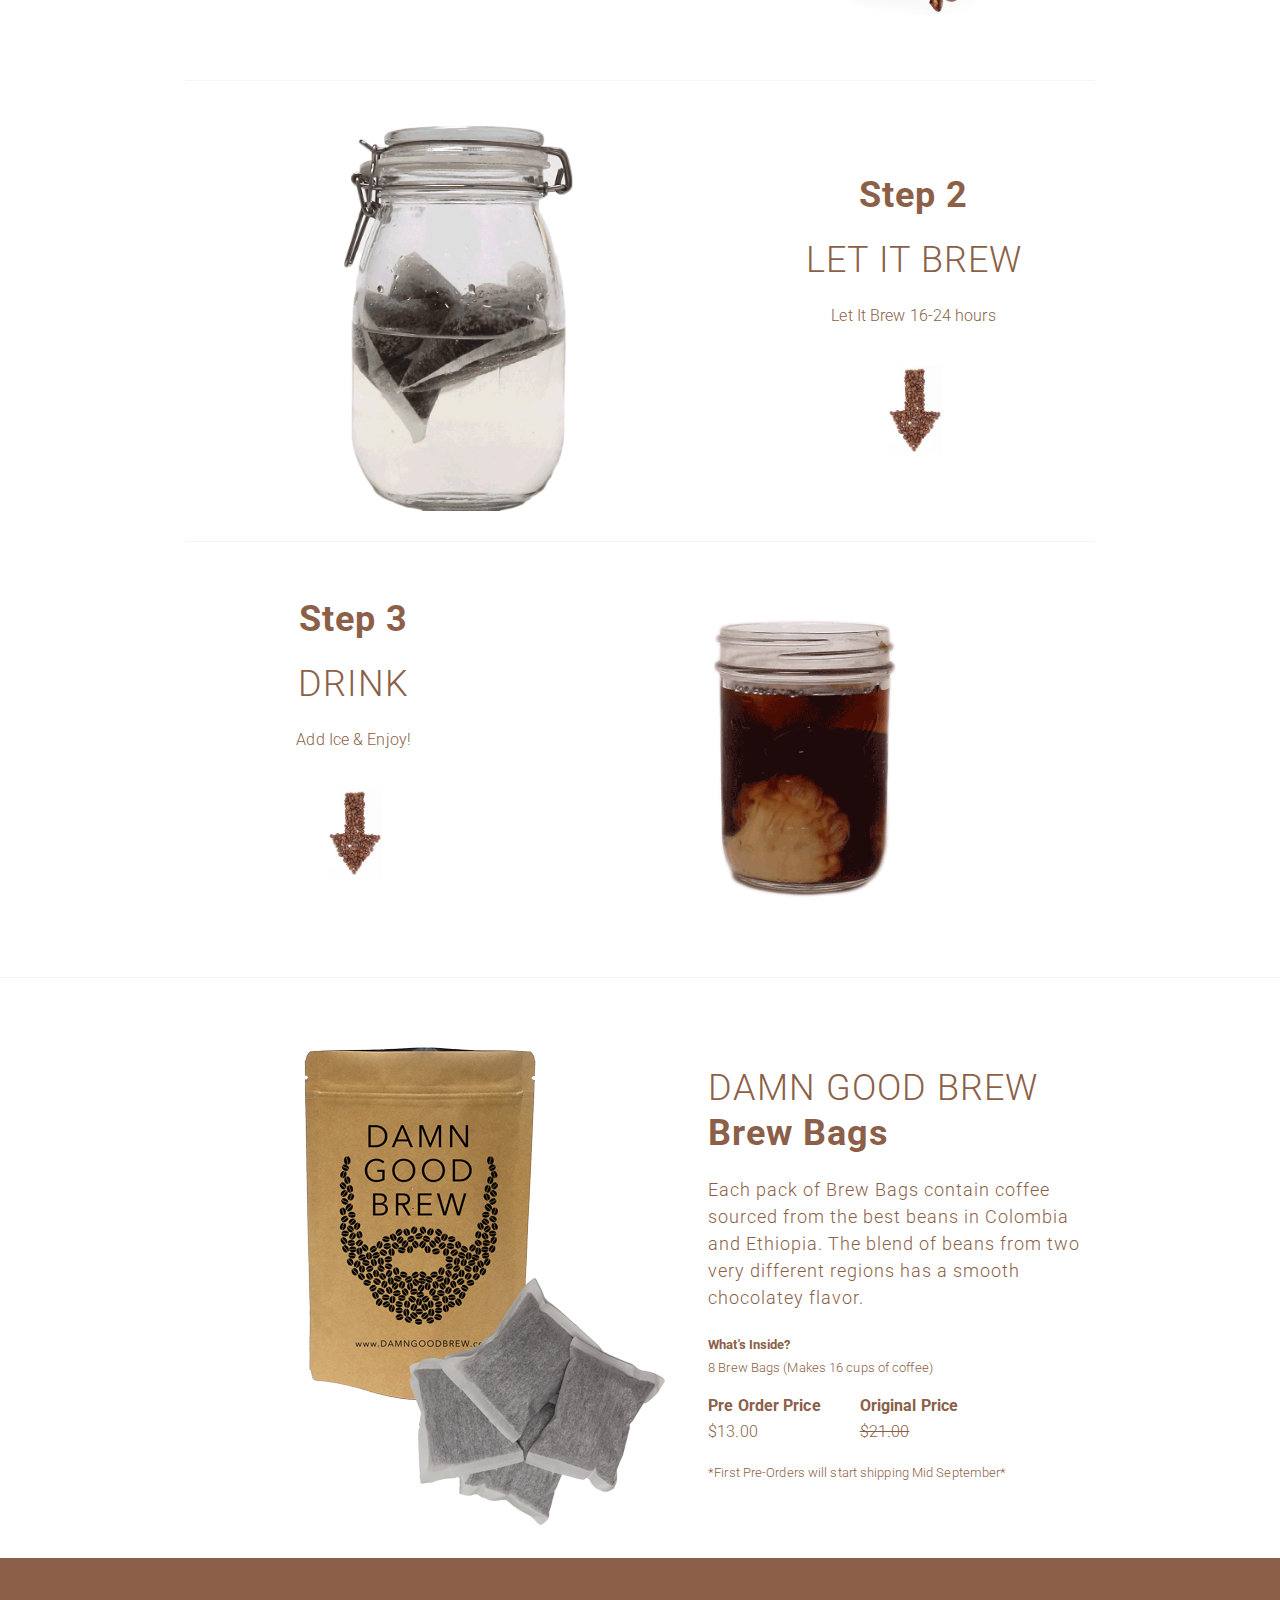
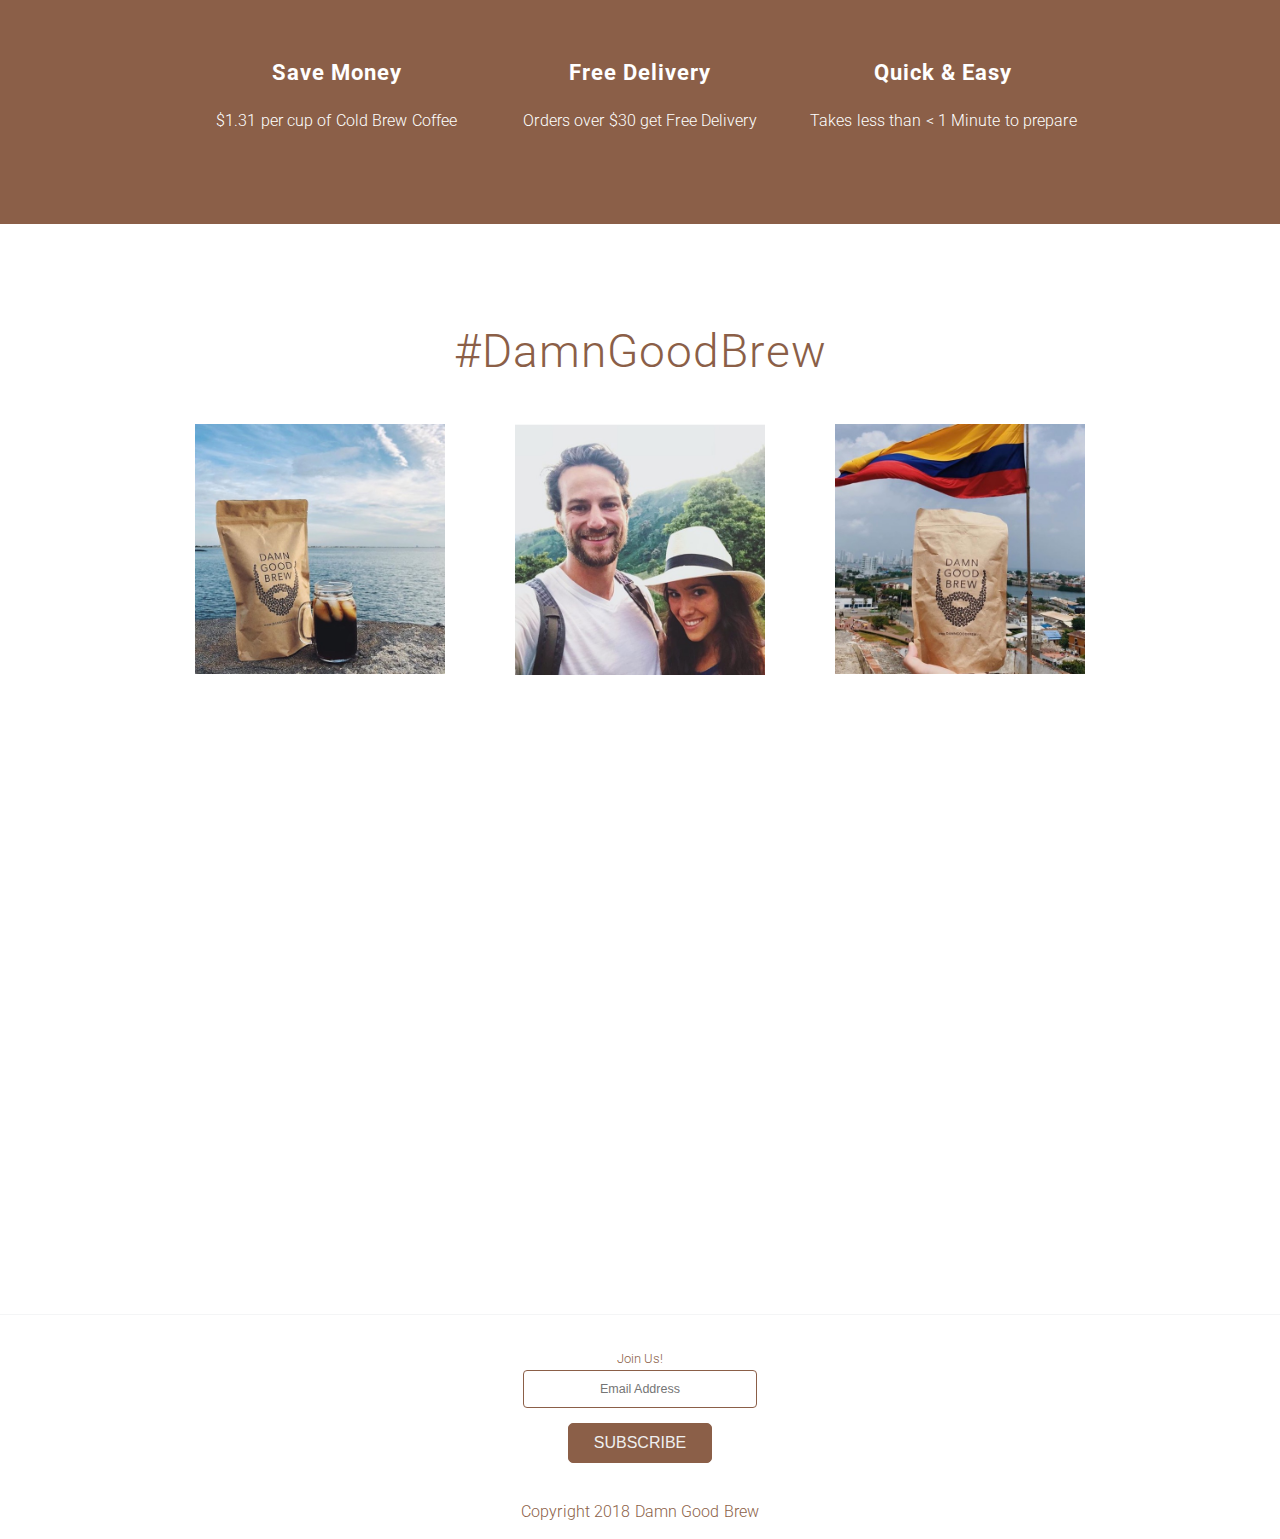
==== commit 5e84af51: "removed auto modal" ====
--- a/index.html
+++ b/index.html
@@ -84,7 +84,7 @@
 					<form action="https://damngoodbrew.us19.list-manage.com/subscribe/post?u=a6fc9e18d1dd396102cb06aac&amp;id=1c501f9f8a" method="post" id="mc-embedded-subscribe-form" name="mc-embedded-subscribe-form" class="validate" target="_blank" novalidate>
 						<div id="mc_embed_signup_scroll">
 
-							<b>Enter Free Coffee Giveaway!</b>
+							<small>Join Our Journey!</small>
 
 							<input type="email" placeholder="Email Address" value="" name="EMAIL" class="required" id="mce-EMAIL">
 							
@@ -98,7 +98,7 @@
 								<input type="text" name="b_039197b0b22c39f4adf21fc88_5b25f9b28f" tabindex="-1" value="">
 							</div>
 							
-							<input type="submit" value="Enter Contest" name="subscribe" id="mc-embedded-subscribe" class="button">
+							<input type="submit" value="Join" name="subscribe" id="mc-embedded-subscribe" class="button">
 						</div>
 					</form>
 				</div>
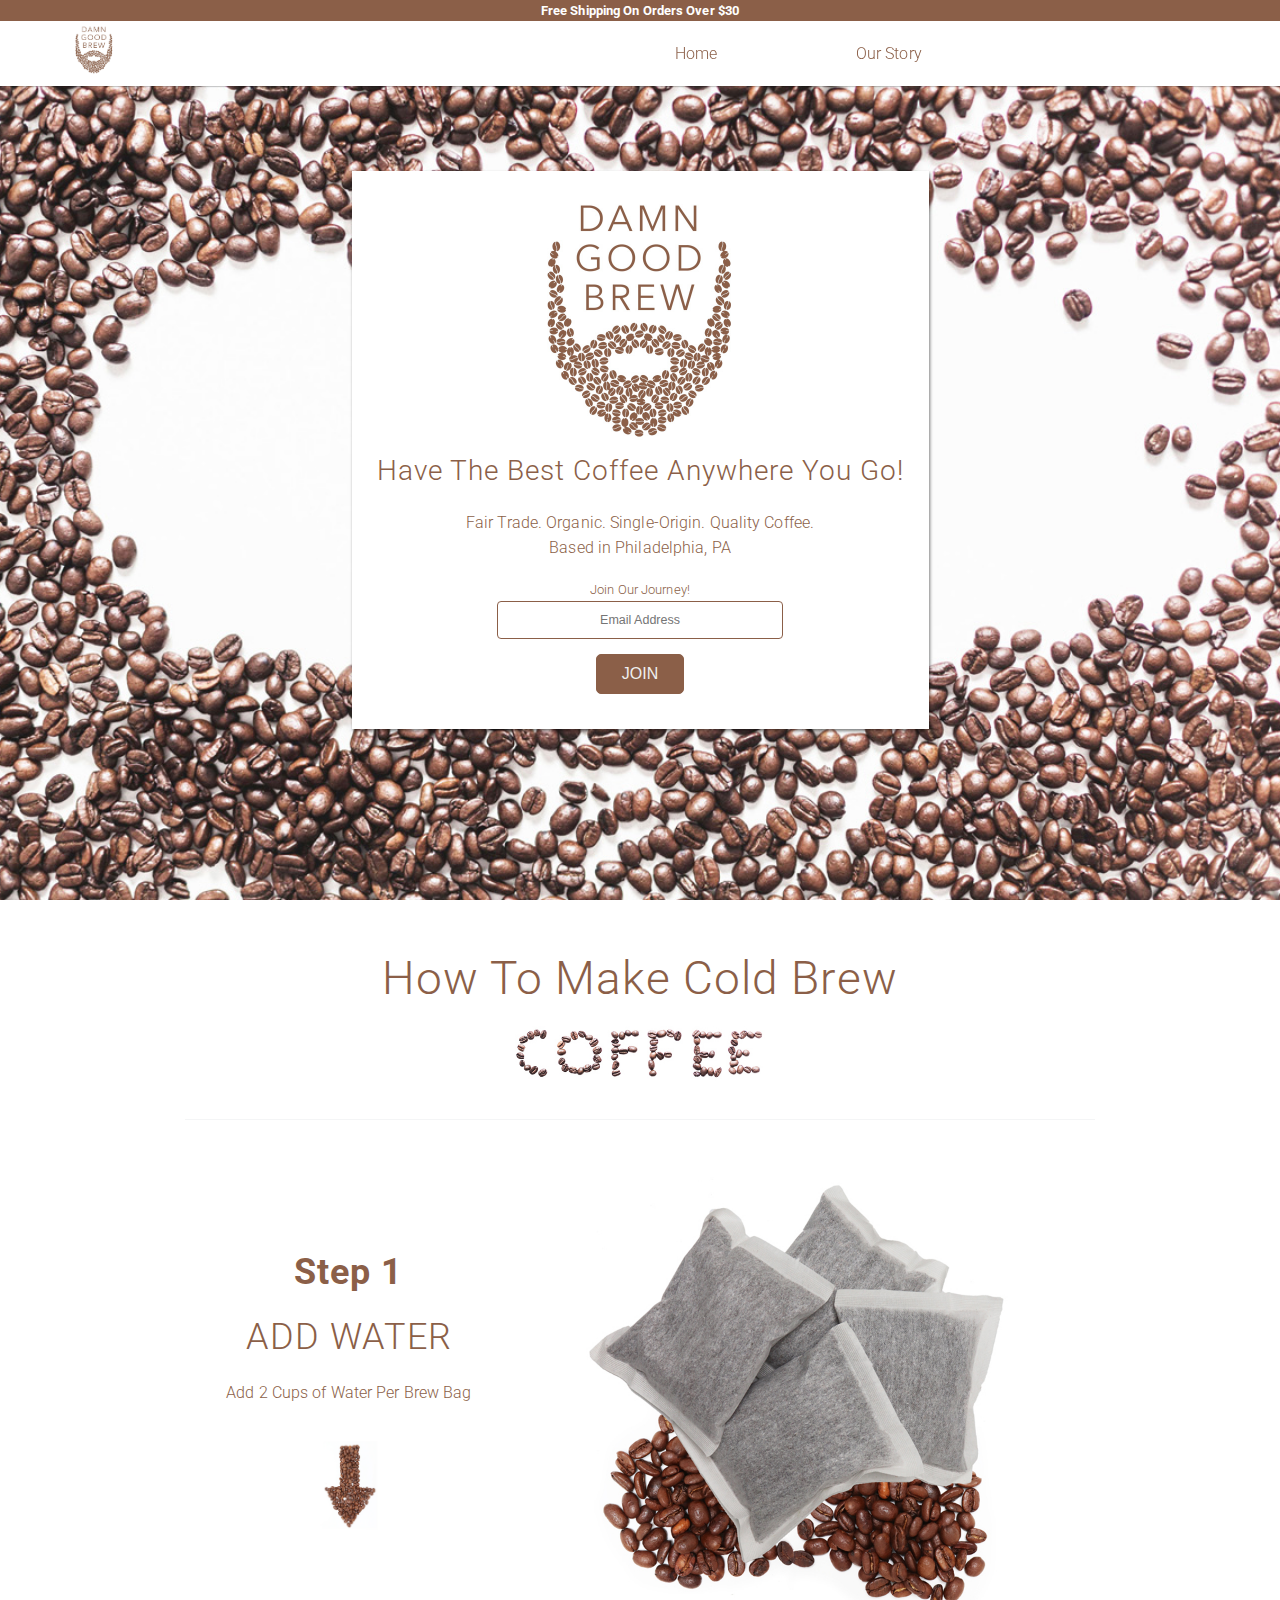
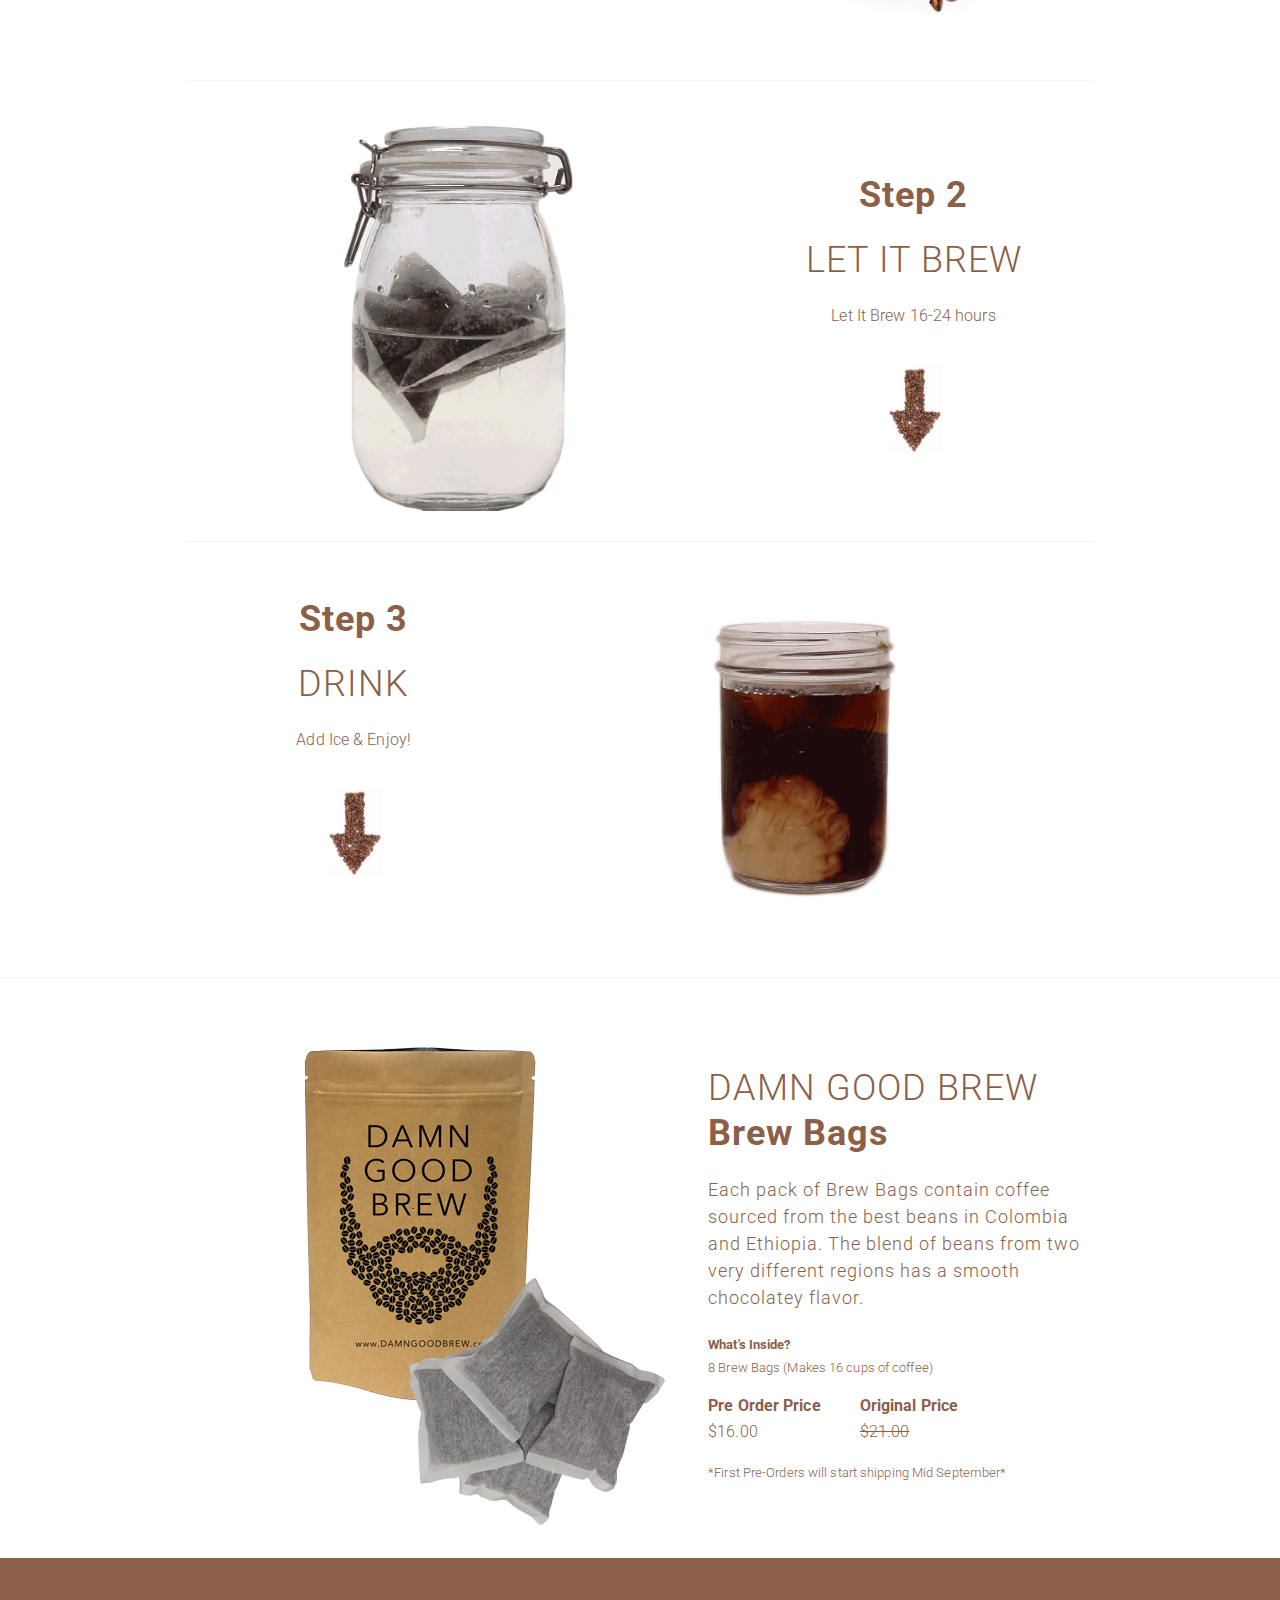
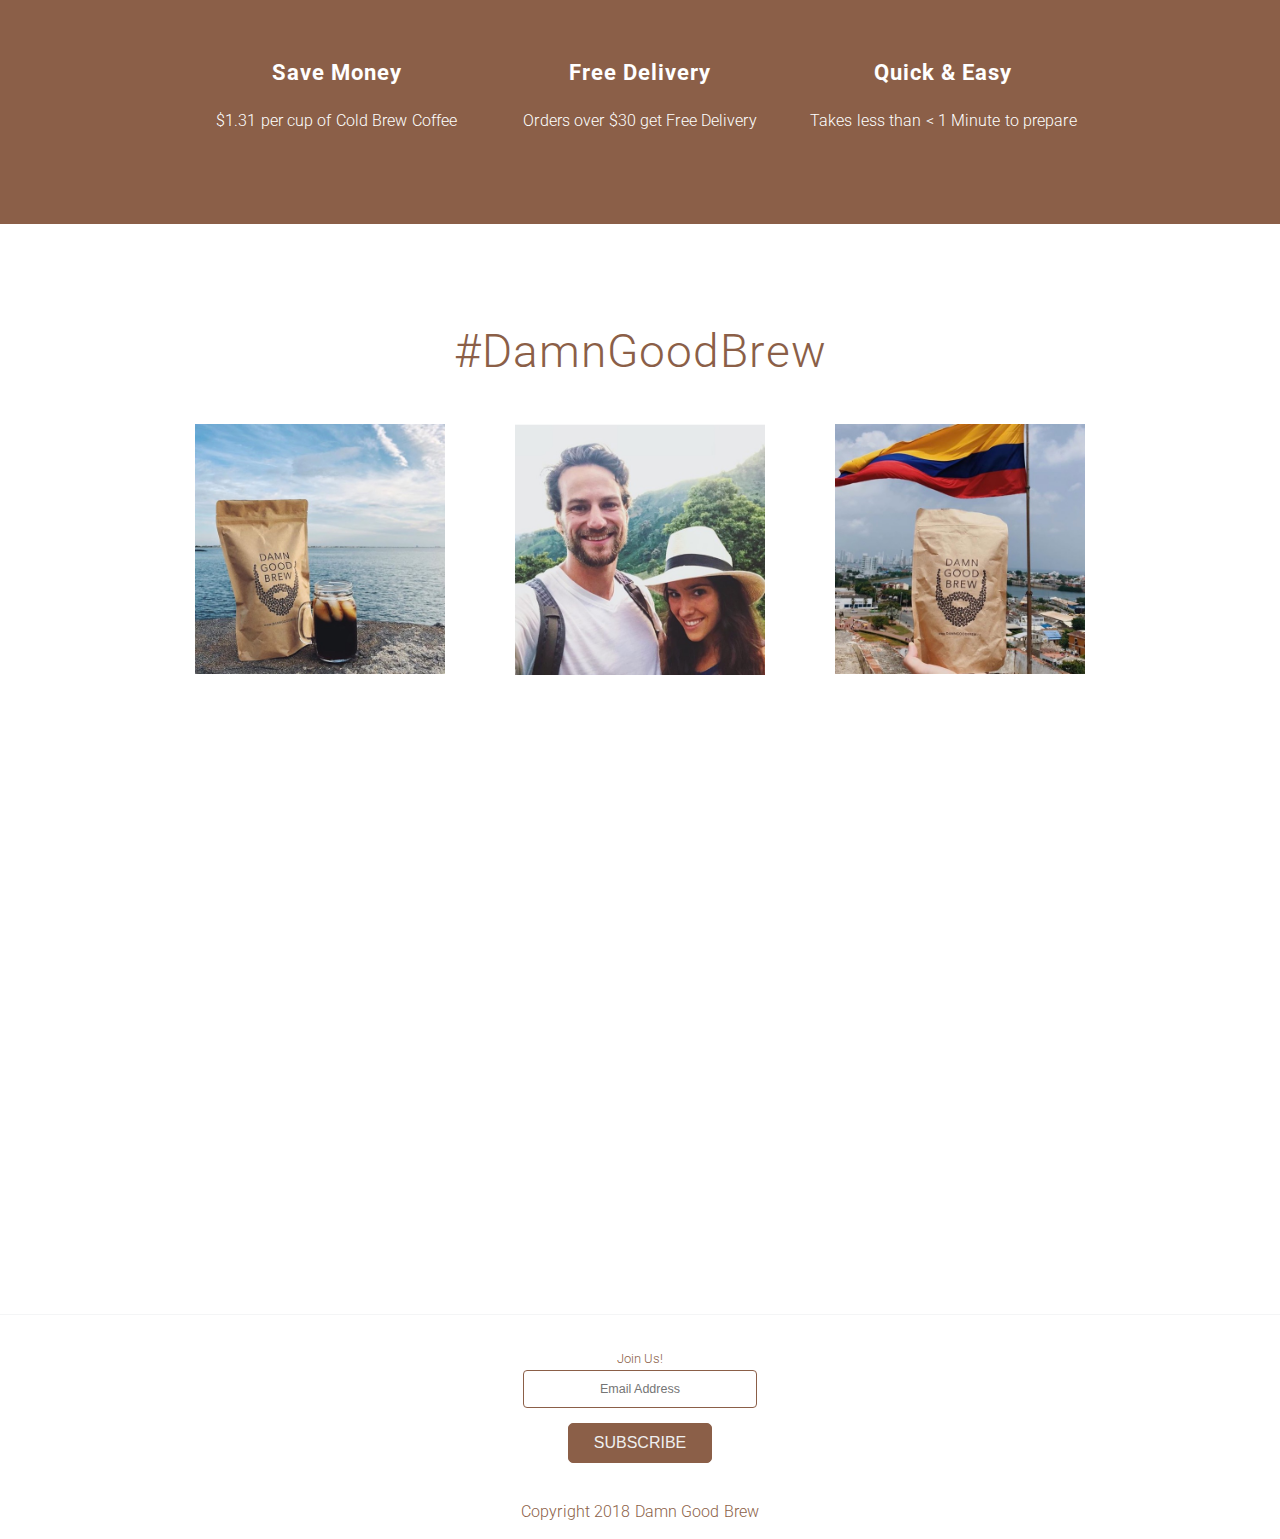
==== commit def7ef70: "updated product price" ====
--- a/index.html
+++ b/index.html
@@ -16,7 +16,6 @@
 
 		<link href="https://fonts.googleapis.com/css?family=Roboto:300,500" rel="stylesheet">
 		<link rel="stylesheet" href="https://use.fontawesome.com/releases/v5.0.13/css/all.css" integrity="sha384-DNOHZ68U8hZfKXOrtjWvjxusGo9WQnrNx2sqG0tfsghAvtVlRW3tvkXWZh58N9jp" crossorigin="anonymous">
-		<link href="https://cdn.snipcart.com/themes/2.0/base/snipcart.min.css" type="text/css" rel="stylesheet" />
 
 		<!-- SEO meta tags -->
 		<title>DamnGoodBrew</title>
@@ -171,7 +170,7 @@
 					<div class="flex" style="justify-content: space-between; width: 250px;">
 						<div>
 							<b>Pre Order Price</b>
-							<p>$13.00</p>
+							<p>$16.00</p>
 						</div>
 						<div>
 							<b>Original Price</b>
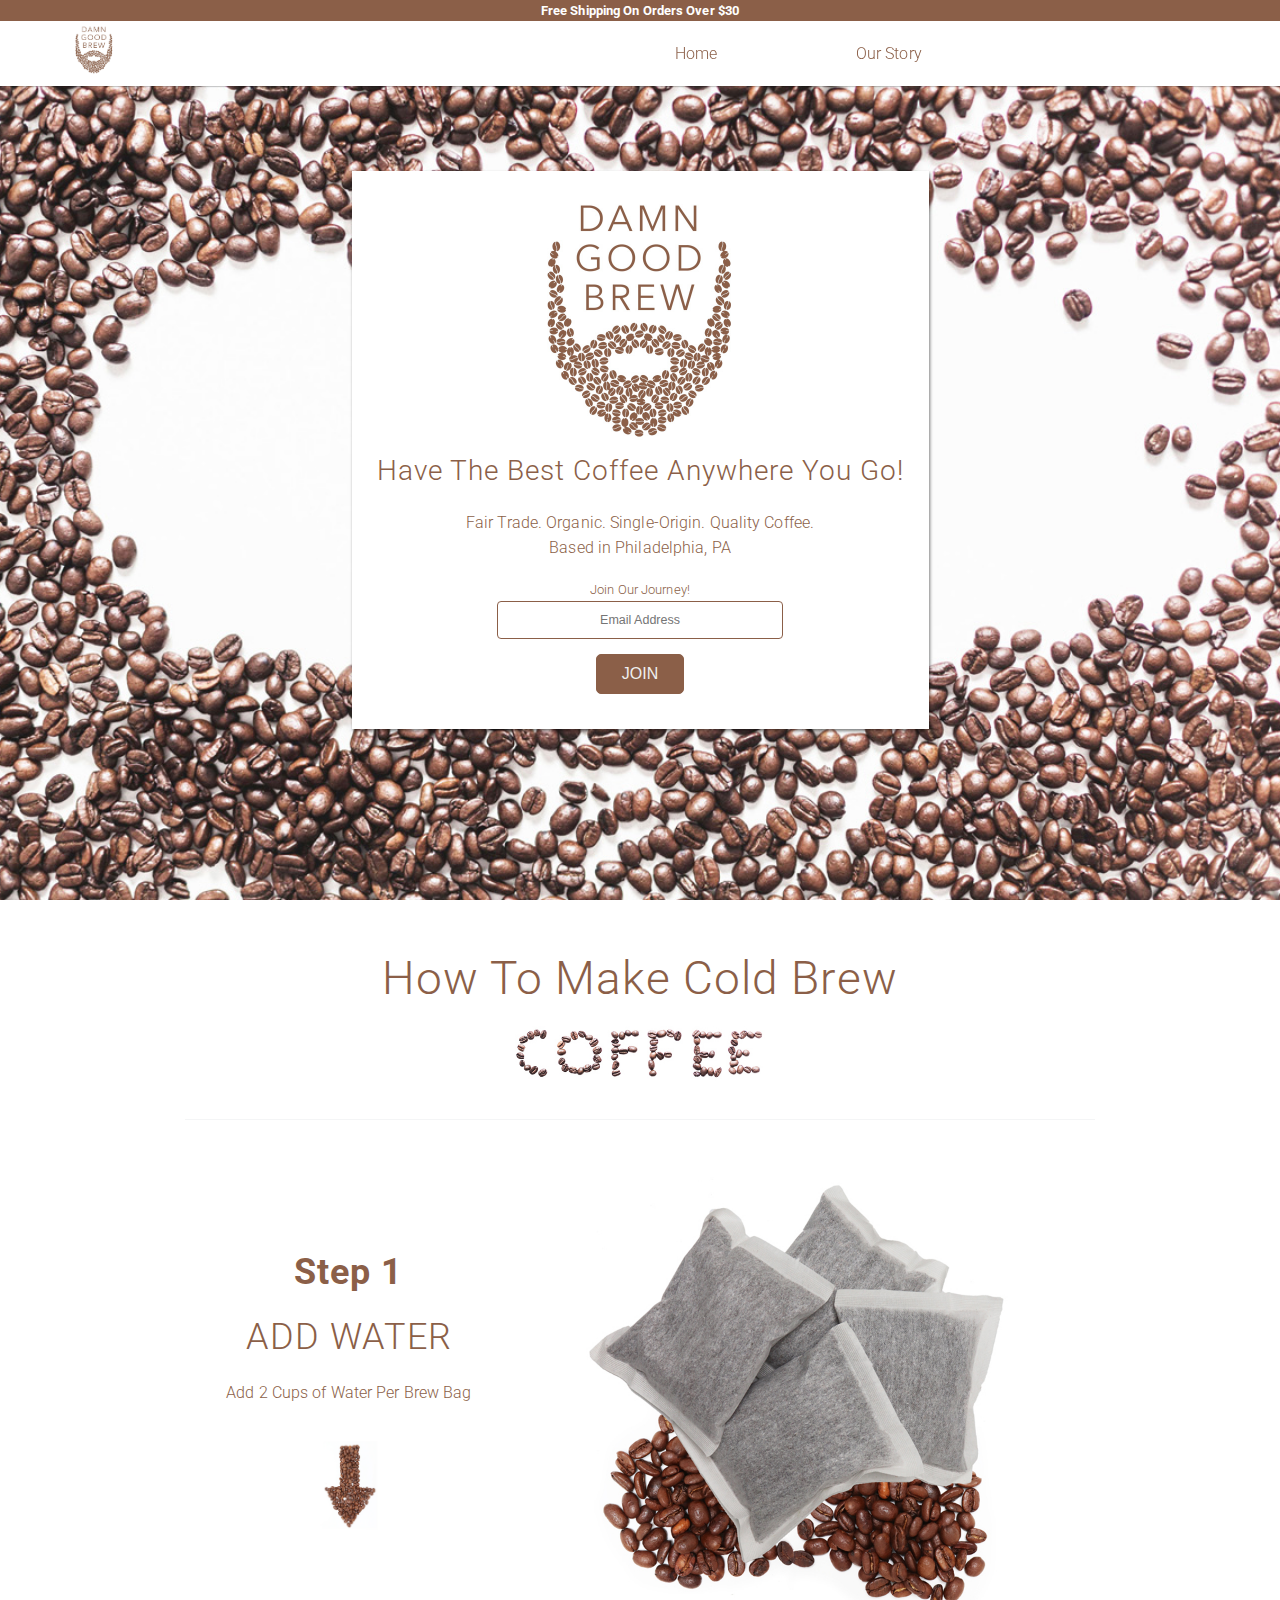
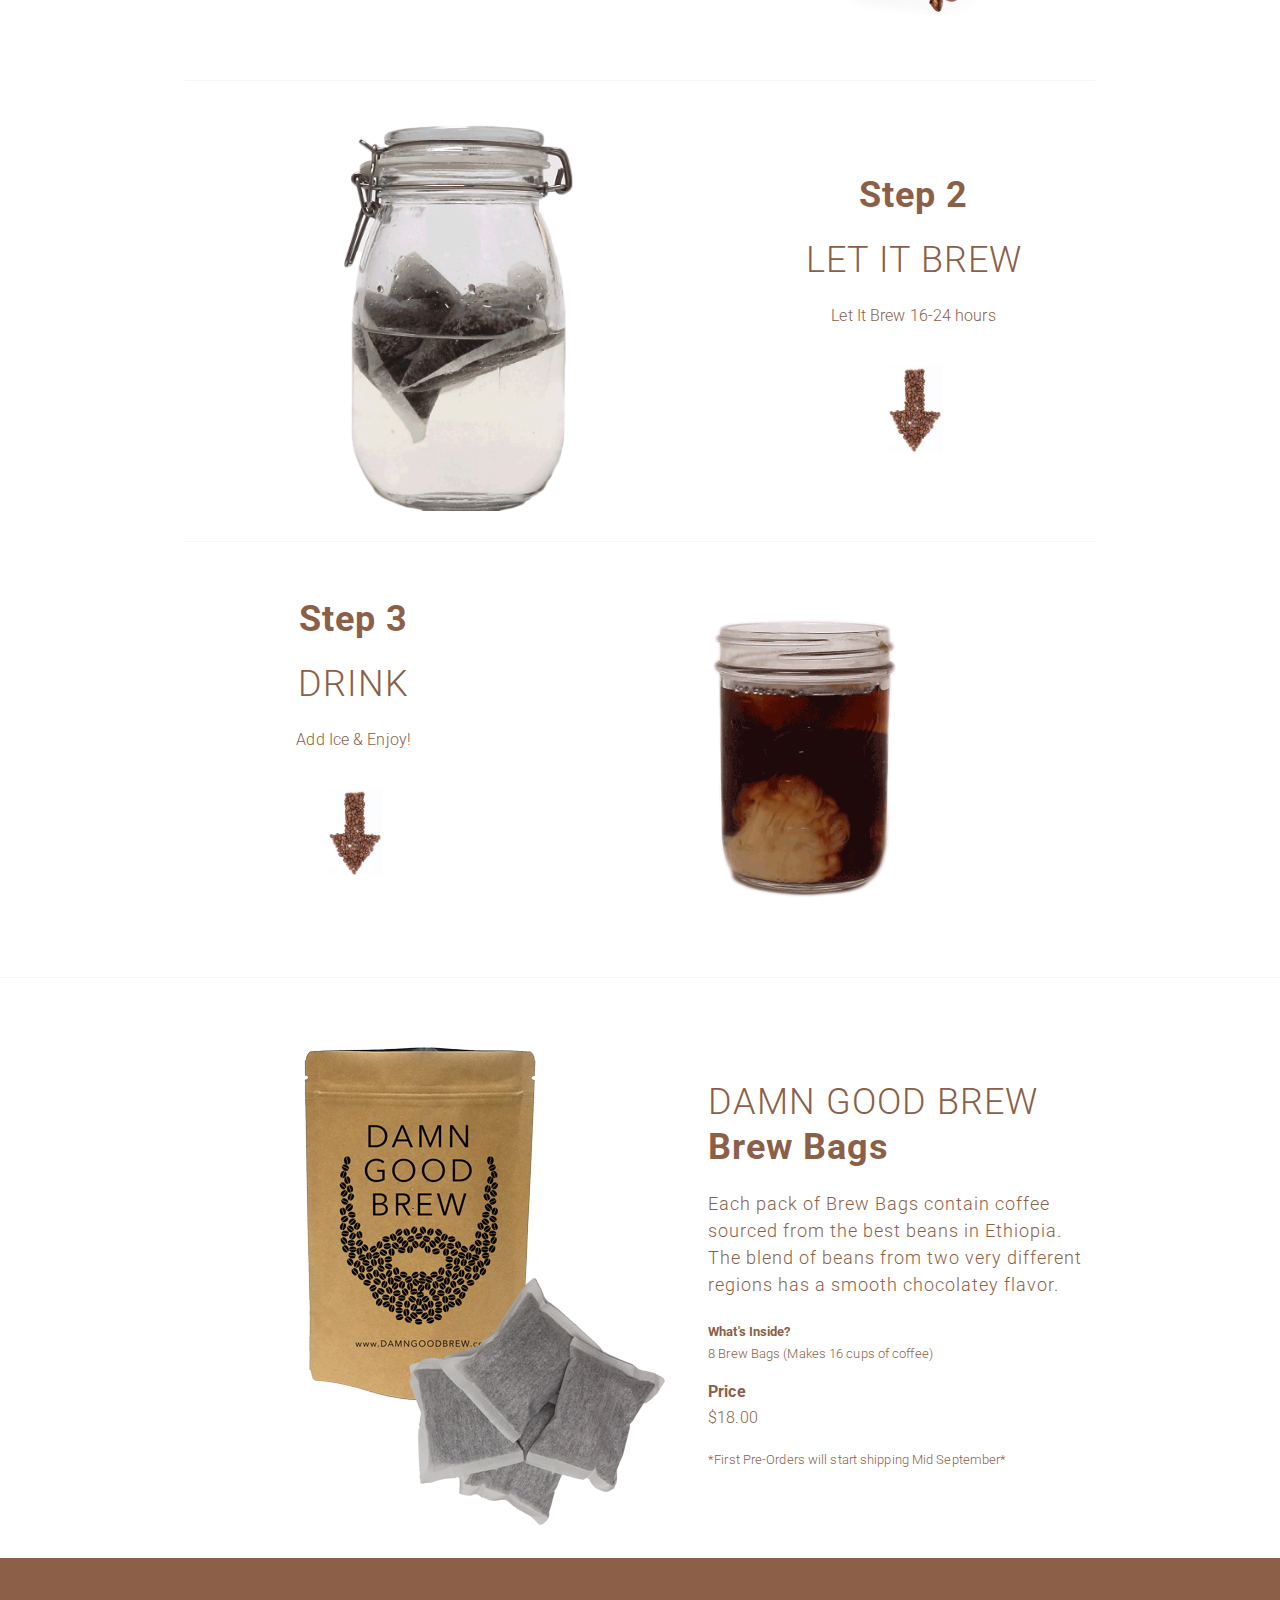
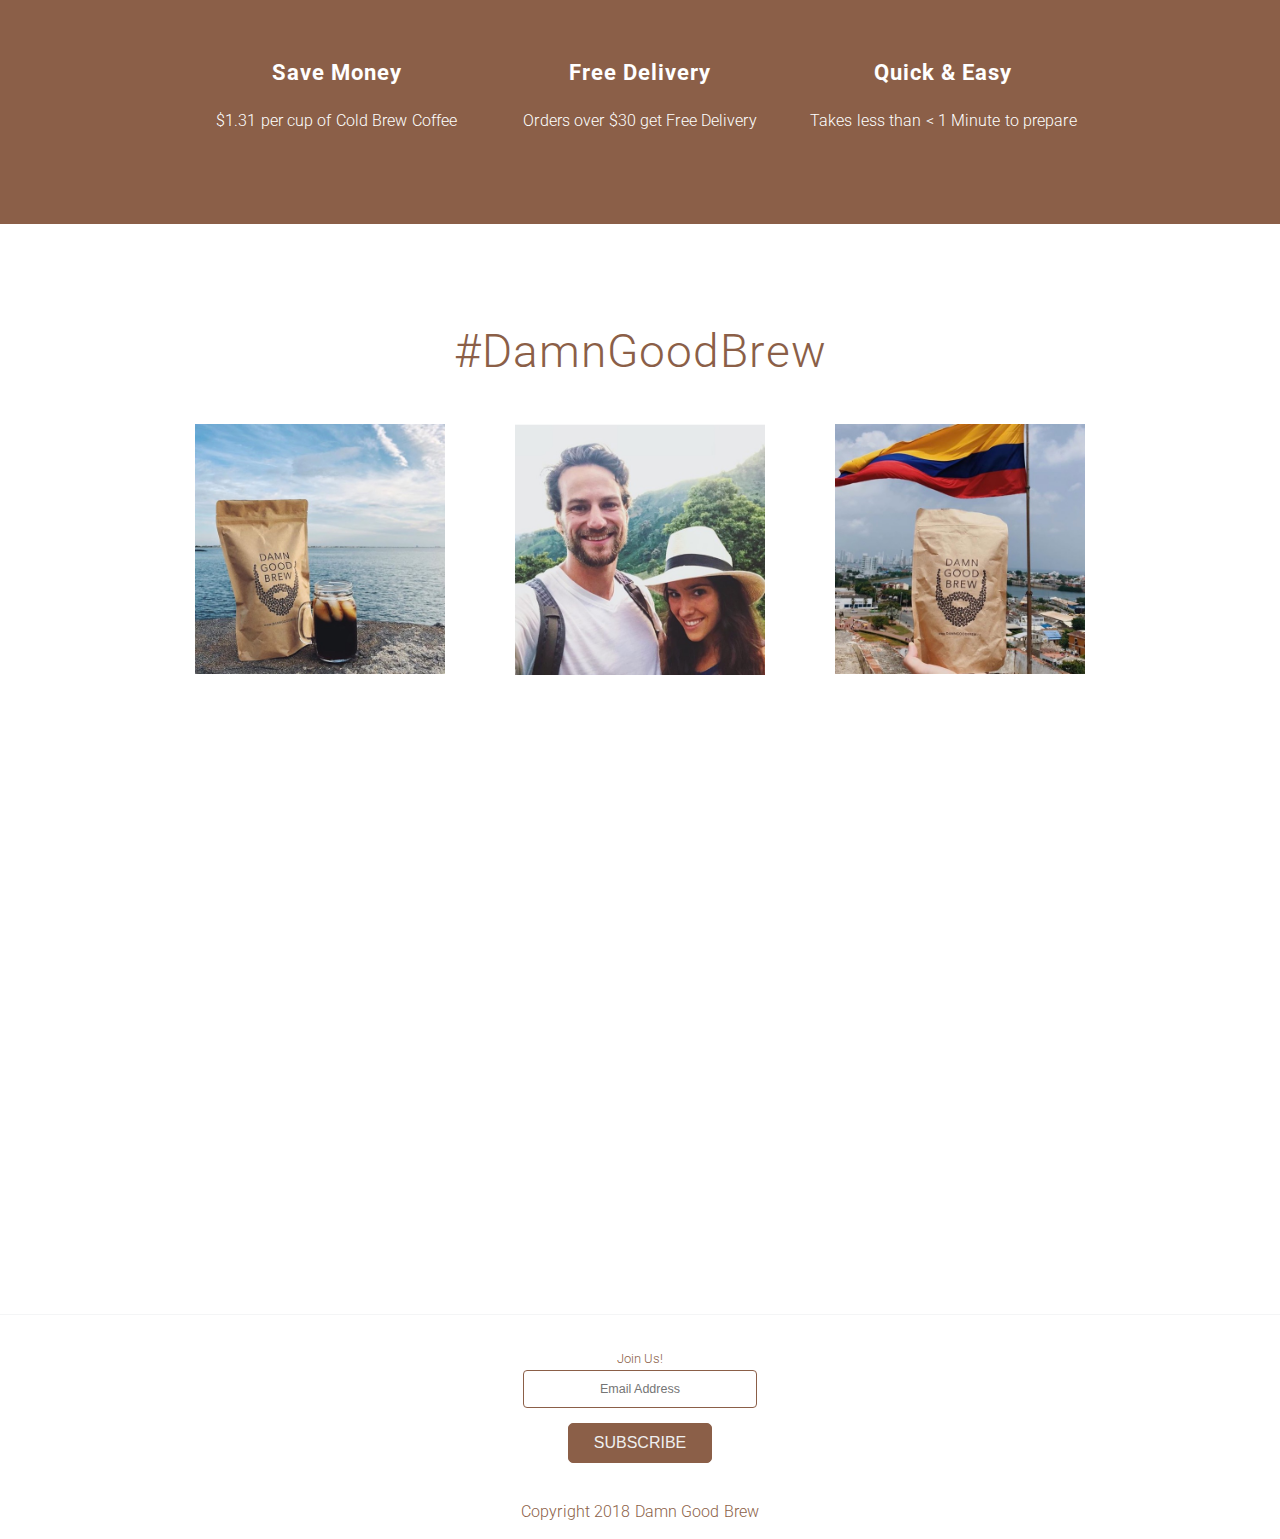
==== commit 702f1a4b: "updated product price" ====
--- a/index.html
+++ b/index.html
@@ -162,20 +162,20 @@
 				<div class="flex-5 flex-mobile-12">
 					<h2 style="margin-bottom: 0;">DAMN GOOD BREW</h2>
 					<h2><b>Brew Bags</b></h2>
-					<h5>Each pack of Brew Bags contain coffee sourced from the best beans in Colombia and Ethiopia. The blend of beans from two very different regions has a smooth chocolatey flavor.</h5>
+					<h5>Each pack of Brew Bags contain coffee sourced from the best beans in Ethiopia. The blend of beans from two very different regions has a smooth chocolatey flavor.</h5>
 
 					<small><b>What's Inside?</b></small>
 					<small><p>8 Brew Bags (Makes 16 cups of coffee)</p></small>
 
 					<div class="flex" style="justify-content: space-between; width: 250px;">
 						<div>
-							<b>Pre Order Price</b>
-							<p>$16.00</p>
+							<b>Price</b>
+							<p>$18.00</p>
 						</div>
-						<div>
+<!-- 						<div>
 							<b>Original Price</b>
 							<p style="text-decoration: line-through;">$21.00</p>
-						</div>
+						</div> -->
 					</div>
 					
 					<div style="margin-left: -40px;" id='product-component-fd20816d32b'></div>
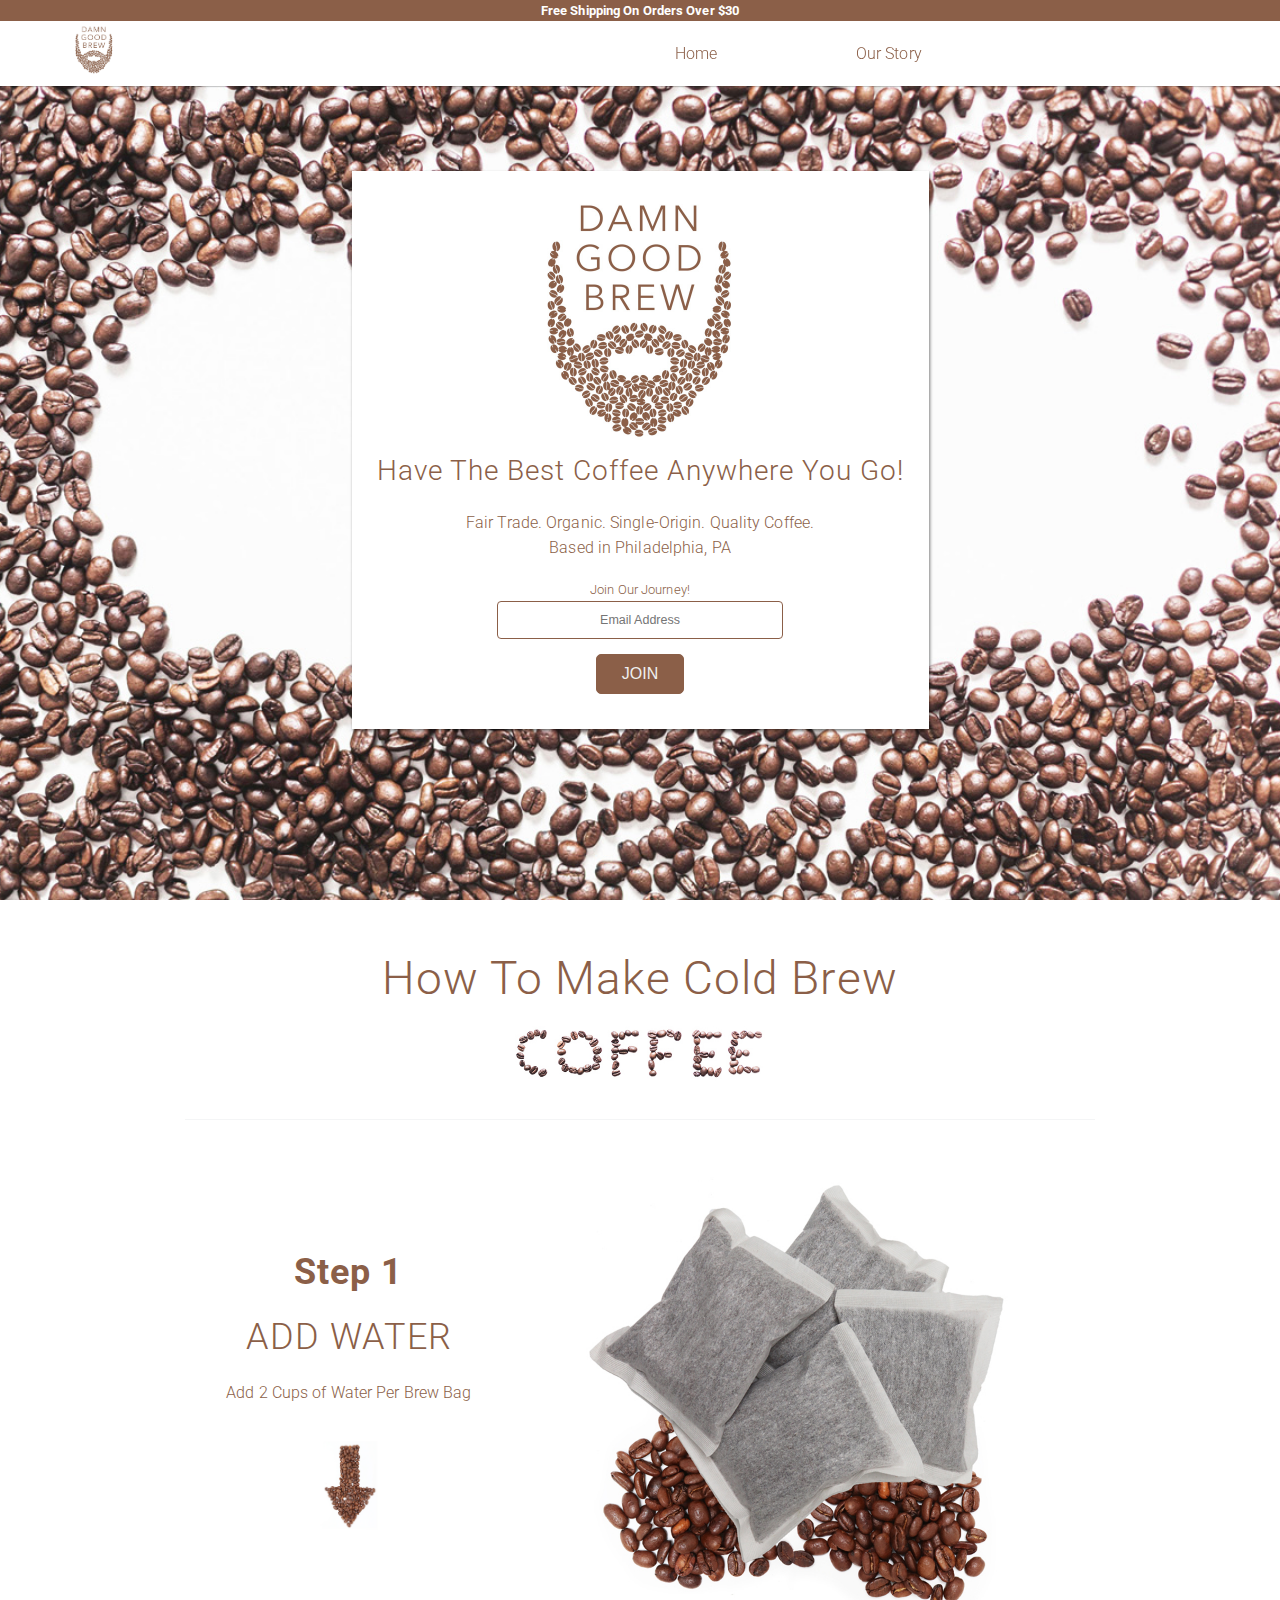
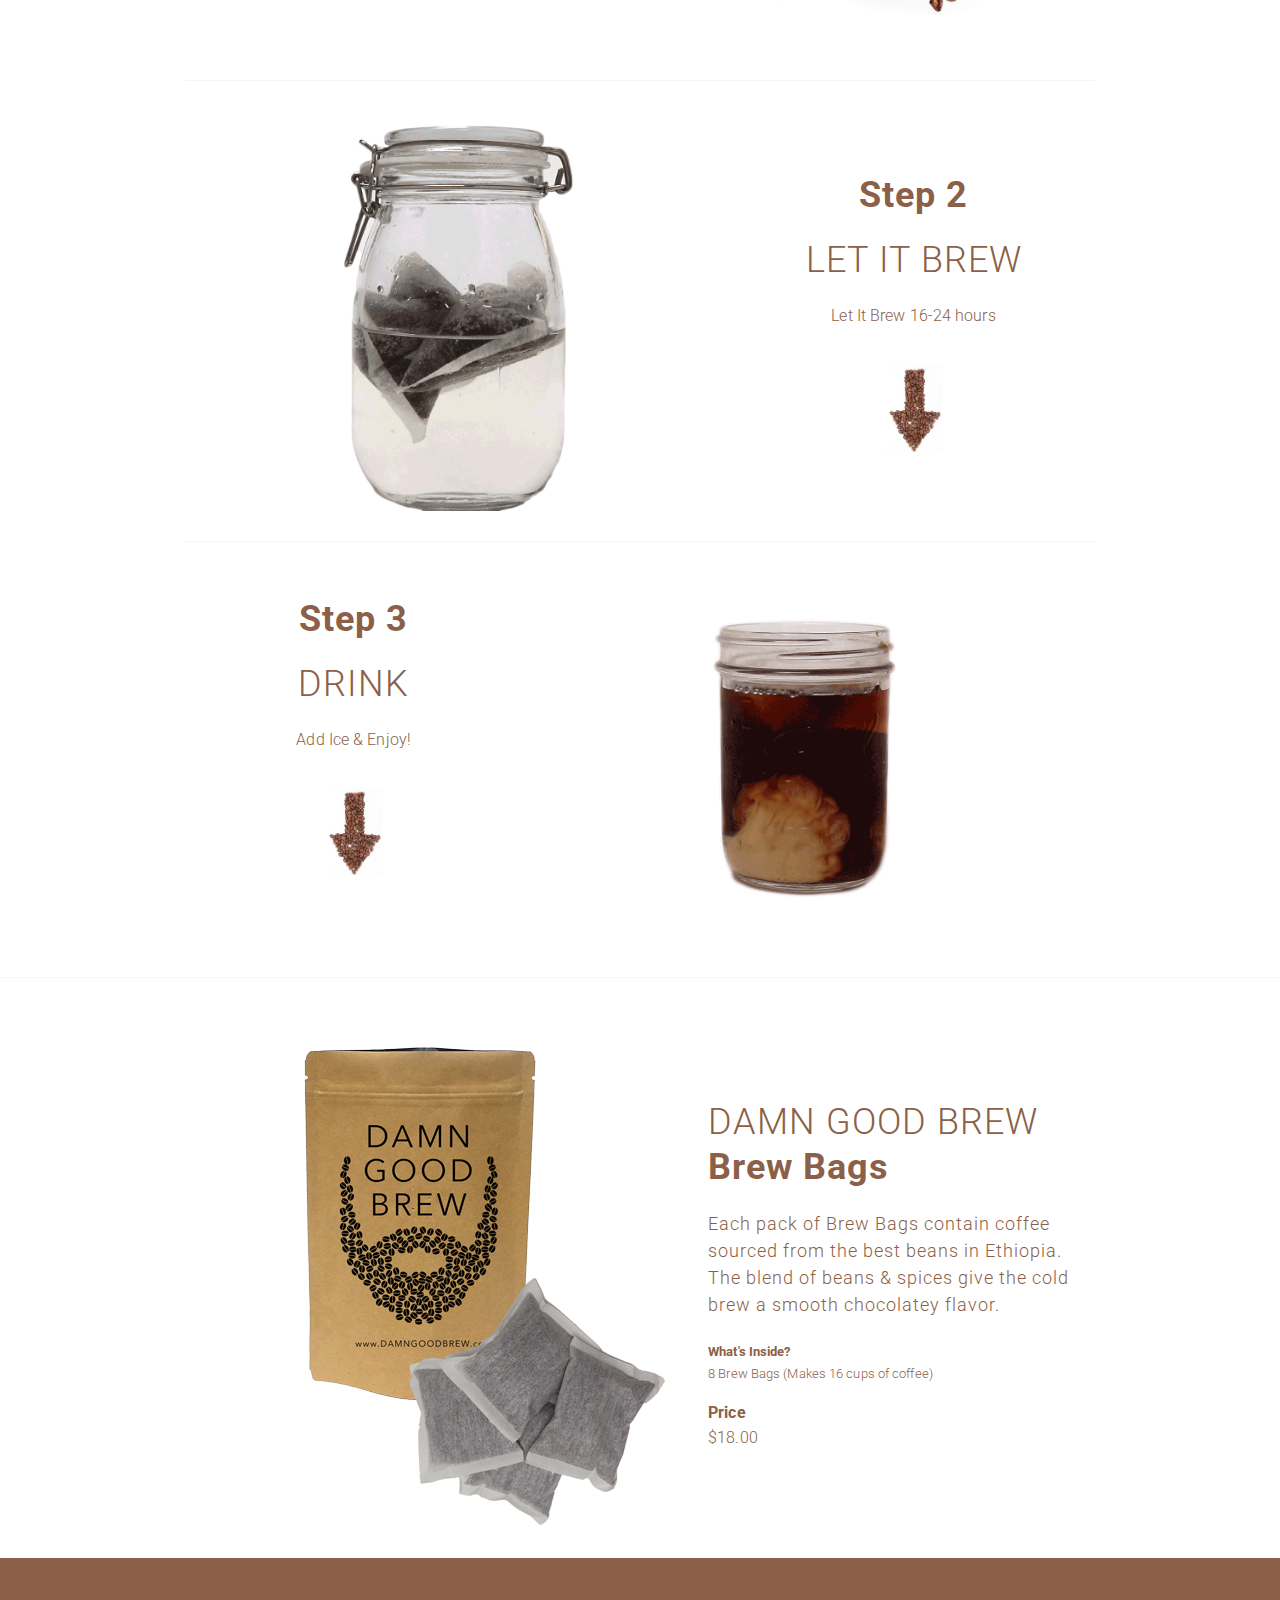
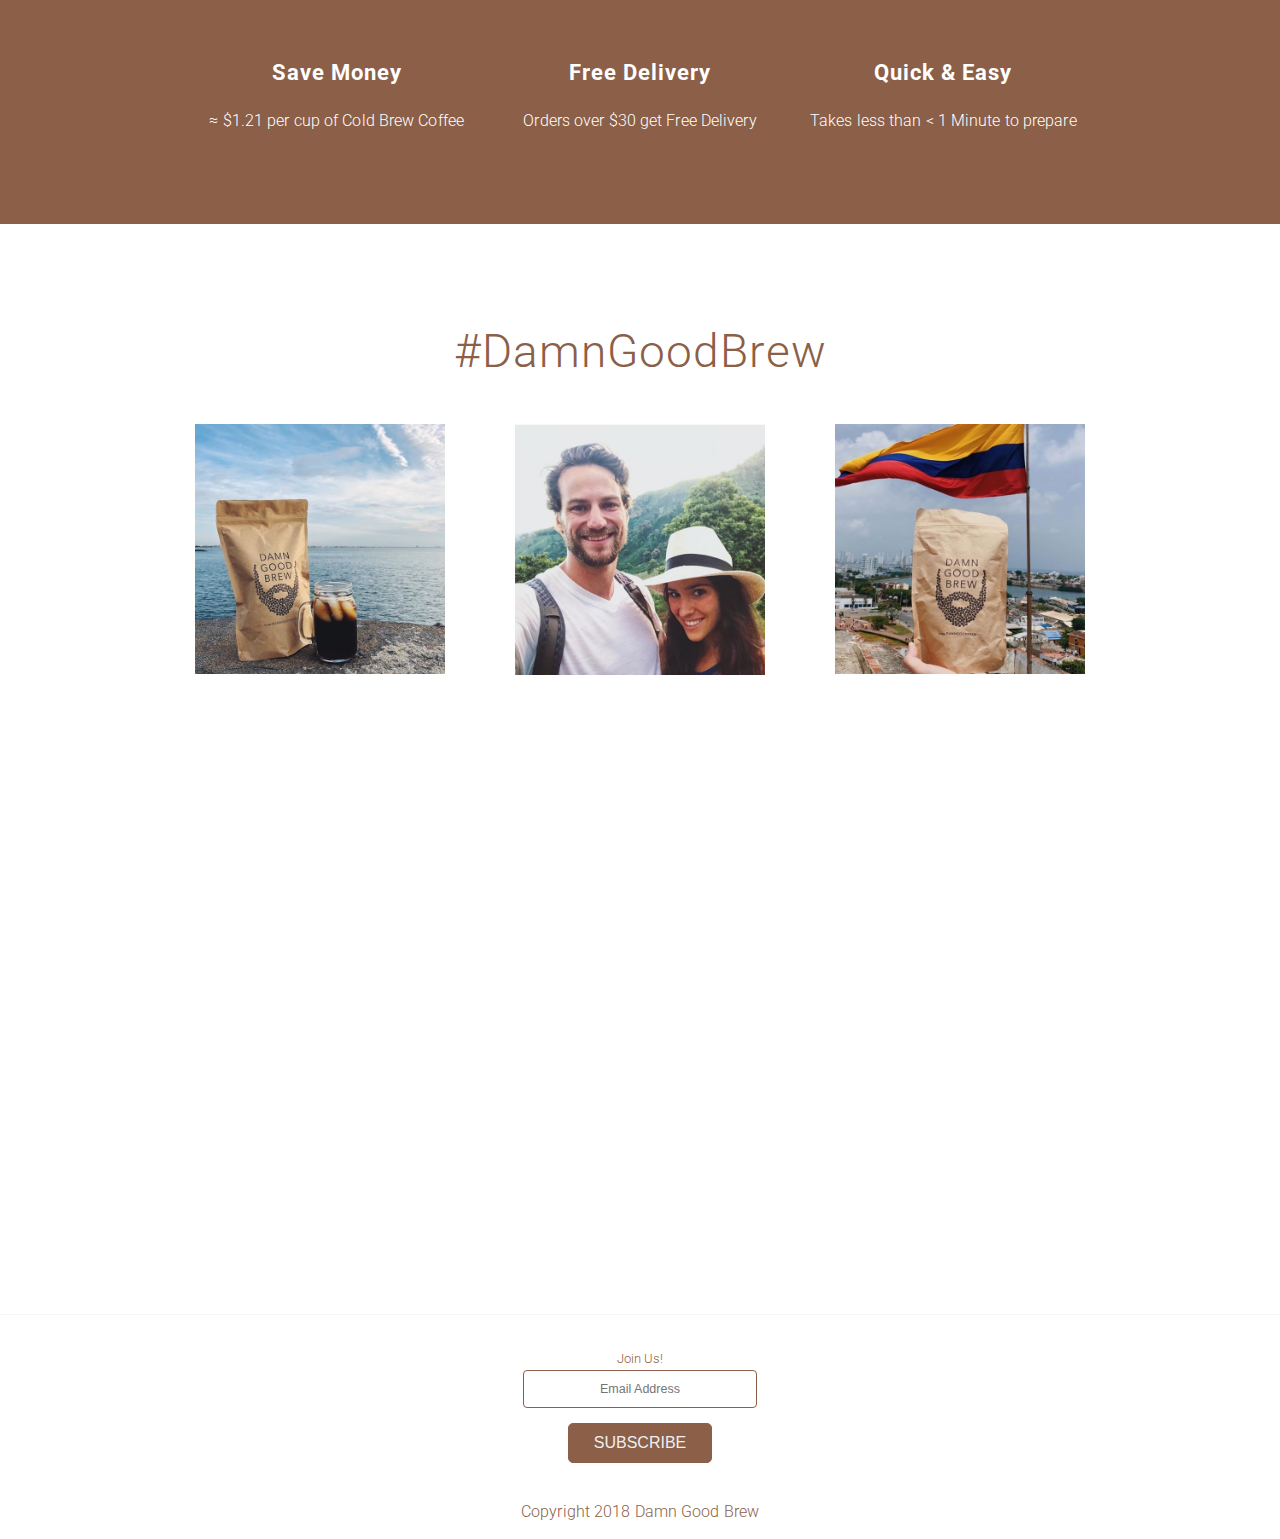
==== commit 146ad12e: "updated copy" ====
--- a/index.html
+++ b/index.html
@@ -162,7 +162,7 @@
 				<div class="flex-5 flex-mobile-12">
 					<h2 style="margin-bottom: 0;">DAMN GOOD BREW</h2>
 					<h2><b>Brew Bags</b></h2>
-					<h5>Each pack of Brew Bags contain coffee sourced from the best beans in Ethiopia. The blend of beans from two very different regions has a smooth chocolatey flavor.</h5>
+					<h5>Each pack of Brew Bags contain coffee sourced from the best beans in Ethiopia. The blend of beans & spices give the cold brew a smooth chocolatey flavor.</h5>
 
 					<small><b>What's Inside?</b></small>
 					<small><p>8 Brew Bags (Makes 16 cups of coffee)</p></small>
@@ -172,15 +172,239 @@
 							<b>Price</b>
 							<p>$18.00</p>
 						</div>
-<!-- 						<div>
-							<b>Original Price</b>
-							<p style="text-decoration: line-through;">$21.00</p>
-						</div> -->
 					</div>
 					
-					<div style="margin-left: -40px;" id='product-component-fd20816d32b'></div>
-					<p><small>*First Pre-Orders will start shipping Mid September*</small></p>
-    
+<div id='product-component-8765565a1b3'></div>
+<script type="text/javascript">
+/*<![CDATA[*/
+
+(function () {
+  var scriptURL = 'https://sdks.shopifycdn.com/buy-button/latest/buy-button-storefront.min.js';
+  if (window.ShopifyBuy) {
+    if (window.ShopifyBuy.UI) {
+      ShopifyBuyInit();
+    } else {
+      loadScript();
+    }
+  } else {
+    loadScript();
+  }
+
+  function loadScript() {
+    var script = document.createElement('script');
+    script.async = true;
+    script.src = scriptURL;
+    (document.getElementsByTagName('head')[0] || document.getElementsByTagName('body')[0]).appendChild(script);
+    script.onload = ShopifyBuyInit;
+  }
+
+  function ShopifyBuyInit() {
+    var client = ShopifyBuy.buildClient({
+      domain: 'damn-good-brew.myshopify.com',
+      storefrontAccessToken: 'c0bfae2a0bf21d68c3b7d760eb046209',
+    });
+
+    ShopifyBuy.UI.onReady(client).then(function (ui) {
+      ui.createComponent('product', {
+        id: [1453623509090],
+        node: document.getElementById('product-component-8765565a1b3'),
+        moneyFormat: '%24%7B%7Bamount%7D%7D',
+        options: {
+  "product": {
+    "variantId": "all",
+    "width": "240px",
+    "contents": {
+      "img": false,
+      "imgWithCarousel": false,
+      "title": false,
+      "variantTitle": false,
+      "price": false,
+      "description": false,
+      "buttonWithQuantity": false,
+      "quantity": false
+    },
+    "styles": {
+      "product": {
+        "@media (min-width: 601px)": {
+          "max-width": "calc(25% - 20px)",
+          "margin-left": "20px",
+          "margin-bottom": "50px"
+        }
+      },
+      "button": {
+        "background-color": "#8b5f48",
+        "font-family": "Roboto, sans-serif",
+        ":hover": {
+          "background-color": "#7d5641"
+        },
+        "border-radius": "5px",
+        ":focus": {
+          "background-color": "#7d5641"
+        },
+        "font-weight": "bold"
+      },
+      "variantTitle": {
+        "font-family": "Roboto, sans-serif",
+        "font-weight": "normal"
+      },
+      "title": {
+        "font-family": "Roboto, sans-serif",
+        "font-weight": "normal"
+      },
+      "description": {
+        "font-family": "Roboto, sans-serif",
+        "font-weight": "normal"
+      },
+      "price": {
+        "font-family": "Roboto, sans-serif",
+        "font-weight": "normal"
+      },
+      "compareAt": {
+        "font-family": "Roboto, sans-serif",
+        "font-weight": "normal"
+      }
+    },
+    "googleFonts": [
+      "Roboto",
+      "Roboto",
+      "Roboto",
+      "Roboto",
+      "Roboto",
+      "Roboto"
+    ]
+  },
+  "cart": {
+    "contents": {
+      "button": true
+    },
+    "styles": {
+      "button": {
+        "background-color": "#8b5f48",
+        "font-family": "Roboto, sans-serif",
+        ":hover": {
+          "background-color": "#7d5641"
+        },
+        "border-radius": "5px",
+        ":focus": {
+          "background-color": "#7d5641"
+        },
+        "font-weight": "bold"
+      },
+      "footer": {
+        "background-color": "#ffffff"
+      }
+    },
+    "googleFonts": [
+      "Roboto"
+    ]
+  },
+  "modalProduct": {
+    "contents": {
+      "img": false,
+      "imgWithCarousel": true,
+      "variantTitle": false,
+      "buttonWithQuantity": true,
+      "button": false,
+      "quantity": false
+    },
+    "styles": {
+      "product": {
+        "@media (min-width: 601px)": {
+          "max-width": "100%",
+          "margin-left": "0px",
+          "margin-bottom": "0px"
+        }
+      },
+      "button": {
+        "background-color": "#8b5f48",
+        "font-family": "Roboto, sans-serif",
+        ":hover": {
+          "background-color": "#7d5641"
+        },
+        "border-radius": "5px",
+        ":focus": {
+          "background-color": "#7d5641"
+        },
+        "font-weight": "bold"
+      },
+      "variantTitle": {
+        "font-family": "Roboto, sans-serif",
+        "font-weight": "normal"
+      },
+      "title": {
+        "font-family": "Roboto, sans-serif",
+        "font-weight": "normal"
+      },
+      "description": {
+        "font-family": "Roboto, sans-serif",
+        "font-weight": "normal"
+      },
+      "price": {
+        "font-family": "Roboto, sans-serif",
+        "font-weight": "normal"
+      },
+      "compareAt": {
+        "font-family": "Roboto, sans-serif",
+        "font-weight": "normal"
+      }
+    },
+    "googleFonts": [
+      "Roboto",
+      "Roboto",
+      "Roboto",
+      "Roboto",
+      "Roboto",
+      "Roboto"
+    ]
+  },
+  "toggle": {
+    "styles": {
+      "toggle": {
+        "font-family": "Roboto, sans-serif",
+        "background-color": "#8b5f48",
+        ":hover": {
+          "background-color": "#7d5641"
+        },
+        ":focus": {
+          "background-color": "#7d5641"
+        },
+        "font-weight": "bold"
+      }
+    },
+    "googleFonts": [
+      "Roboto"
+    ]
+  },
+  "option": {
+    "styles": {
+      "label": {
+        "font-family": "Roboto, sans-serif"
+      },
+      "select": {
+        "font-family": "Roboto, sans-serif"
+      }
+    },
+    "googleFonts": [
+      "Roboto",
+      "Roboto"
+    ]
+  },
+  "productSet": {
+    "styles": {
+      "products": {
+        "@media (min-width: 601px)": {
+          "margin-left": "-20px"
+        }
+      }
+    }
+  }
+}
+      });
+    });
+  }
+})();
+/*]]>*/
+</script> 
 				</div>
 			</div>
 		</section>
@@ -188,32 +412,17 @@
 		
 
 		<div id="modal" class="modal flex center hidden">
-		  <div class="flex-4 flex-mobile-12 modal-content text-center">
-		  	<h3><b>Free Coffee Giveaway!</b></h3>
-				<div id="mc_embed_signup" class="flex center text-center">
-					<form action="https://damngoodbrew.us19.list-manage.com/subscribe/post?u=a6fc9e18d1dd396102cb06aac&amp;id=1c501f9f8a" method="post" id="mc-embedded-subscribe-form" name="mc-embedded-subscribe-form" class="validate" target="_blank" novalidate>
-						<div id="mc_embed_signup_scroll">
-							<p>Enter your email for a chance to be one of the 20 winners to get a <b>FREE</b> Damn Good Brew sample pack!</p>
-							<b>Giveaway Ends In...</b>
-							<p id="timer"></p>
-							<input type="email" placeholder="Email Address" value="" name="EMAIL" class="required" id="mce-EMAIL">
-							
-							<div id="mce-responses">
-								<div id="mce-error-response" style="display:none"></div>
-								<div id="mce-success-response" style="display:none"></div>
-							</div>    
-							<!-- real people should not fill this in and expect good things - do not remove this or risk form bot signups-->
-							
-							<div style="position: absolute; left: -5000px;" aria-hidden="true">
-								<input type="text" name="b_039197b0b22c39f4adf21fc88_5b25f9b28f" tabindex="-1" value="">
-							</div>
-							
-							<input type="submit" value="Enter Contest" name="subscribe" id="mc-embedded-subscribe" class="button">
-						</div>
-						<small id="close-modal">Close</small>
-					</form>
-				</div>
-
+		  <div class="flex-5 flex-mobile-12 modal-content text-center">
+					<h2><b>WE'RE LIVE!</b></h2>
+					<h2>Brew Bags</h2>
+					<img style="width: 250px;" src="./img/product.png">
+					<div>
+						<small><b>What's Inside?</b></small>
+						<small><p>8 Brew Bags ≈ 16 cups of coffee</p></small>
+					</div>
+					<p>$18.00</p>
+					<div style="margin: auto;" id='product-component-fd20816d32b'></div>
+					<small id="close-modal">Close</small>
 		  </div>
 		</div>
 
@@ -233,7 +442,7 @@
 				<div class="flex-4 flex-mobile-12">
 					<i class="fas fa-dollar-sign fa-3x"></i>
 					<h4><b>Save Money</b></h4>
-					<p>$1.31 per cup of Cold Brew Coffee</p>
+					<p>≈ $1.21 per cup of Cold Brew Coffee</p>
 				</div>
 
 				<div class="flex-4 flex-mobile-12">
@@ -374,7 +583,7 @@
       "quantity": false
     },
     "text": {
-      "button": "PRE ORDER"
+      "button": "ADD TO CART"
     },
     "styles": {
       "product": {
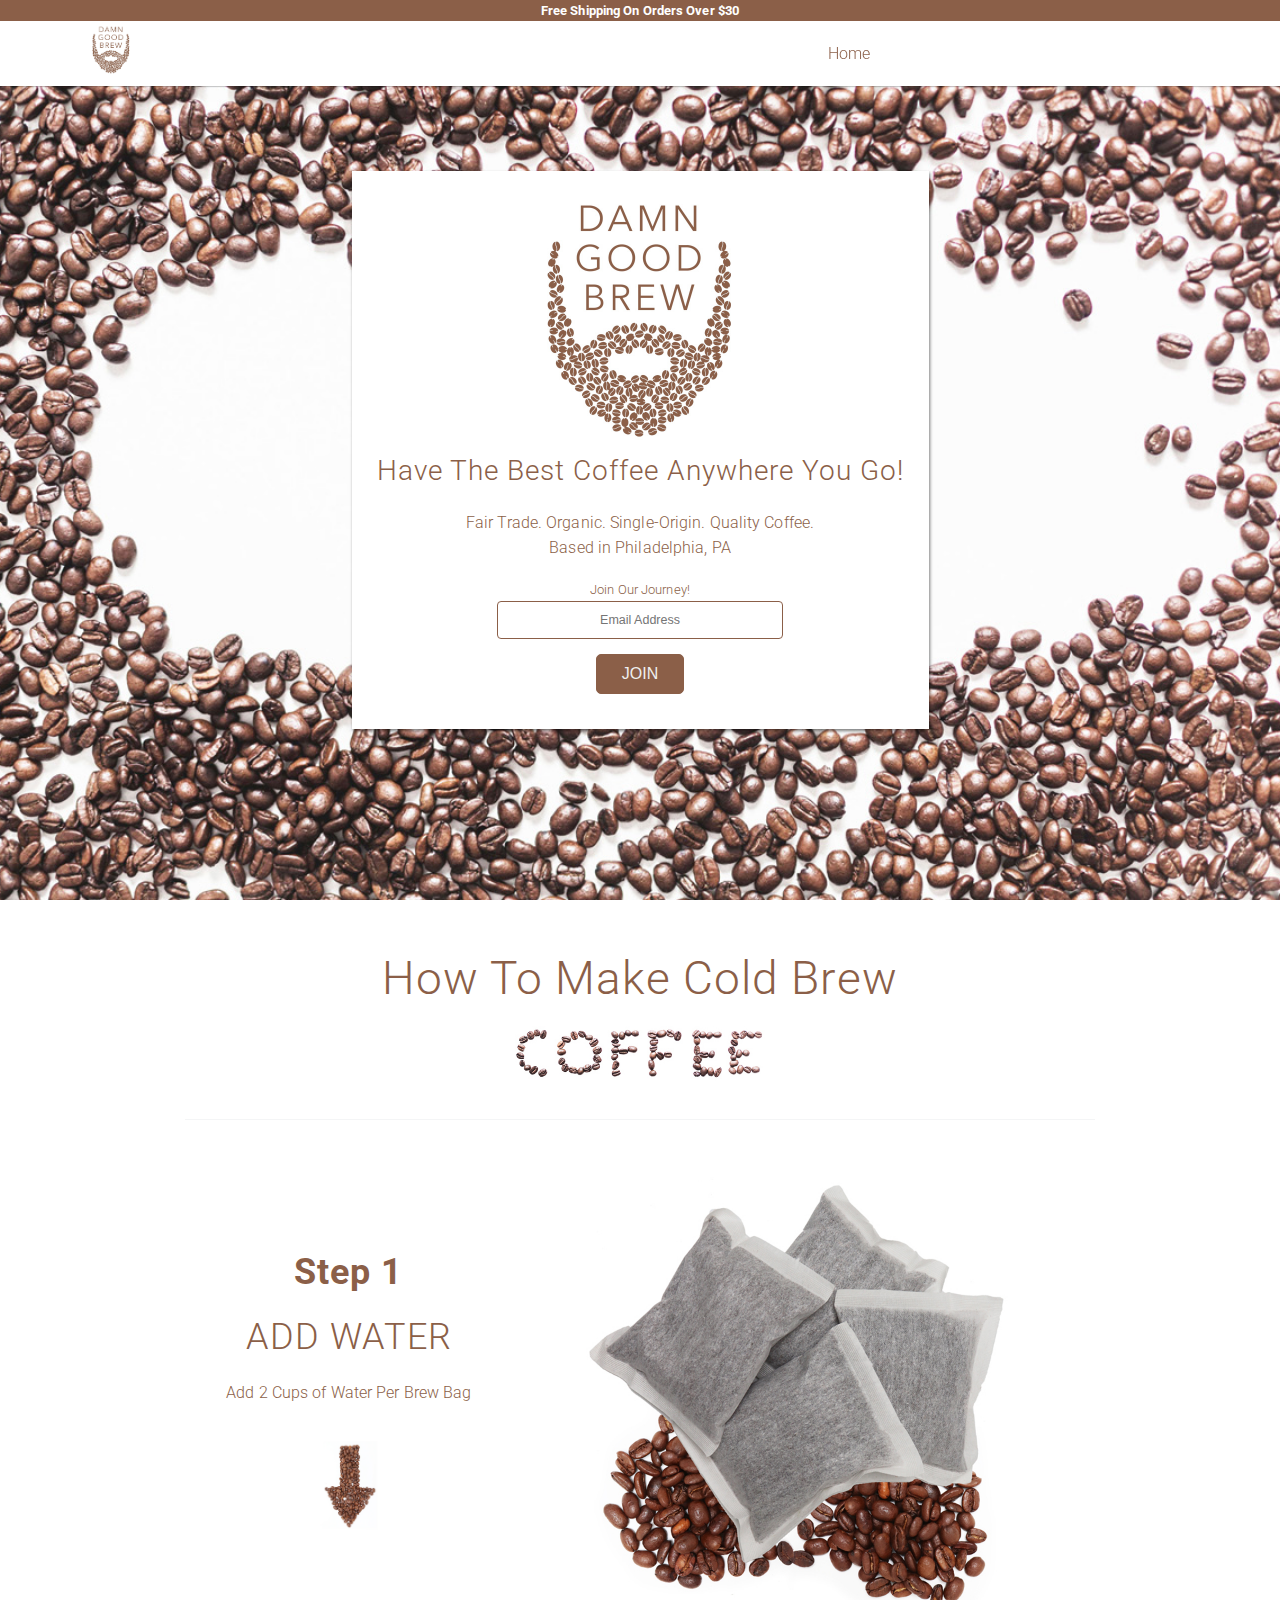
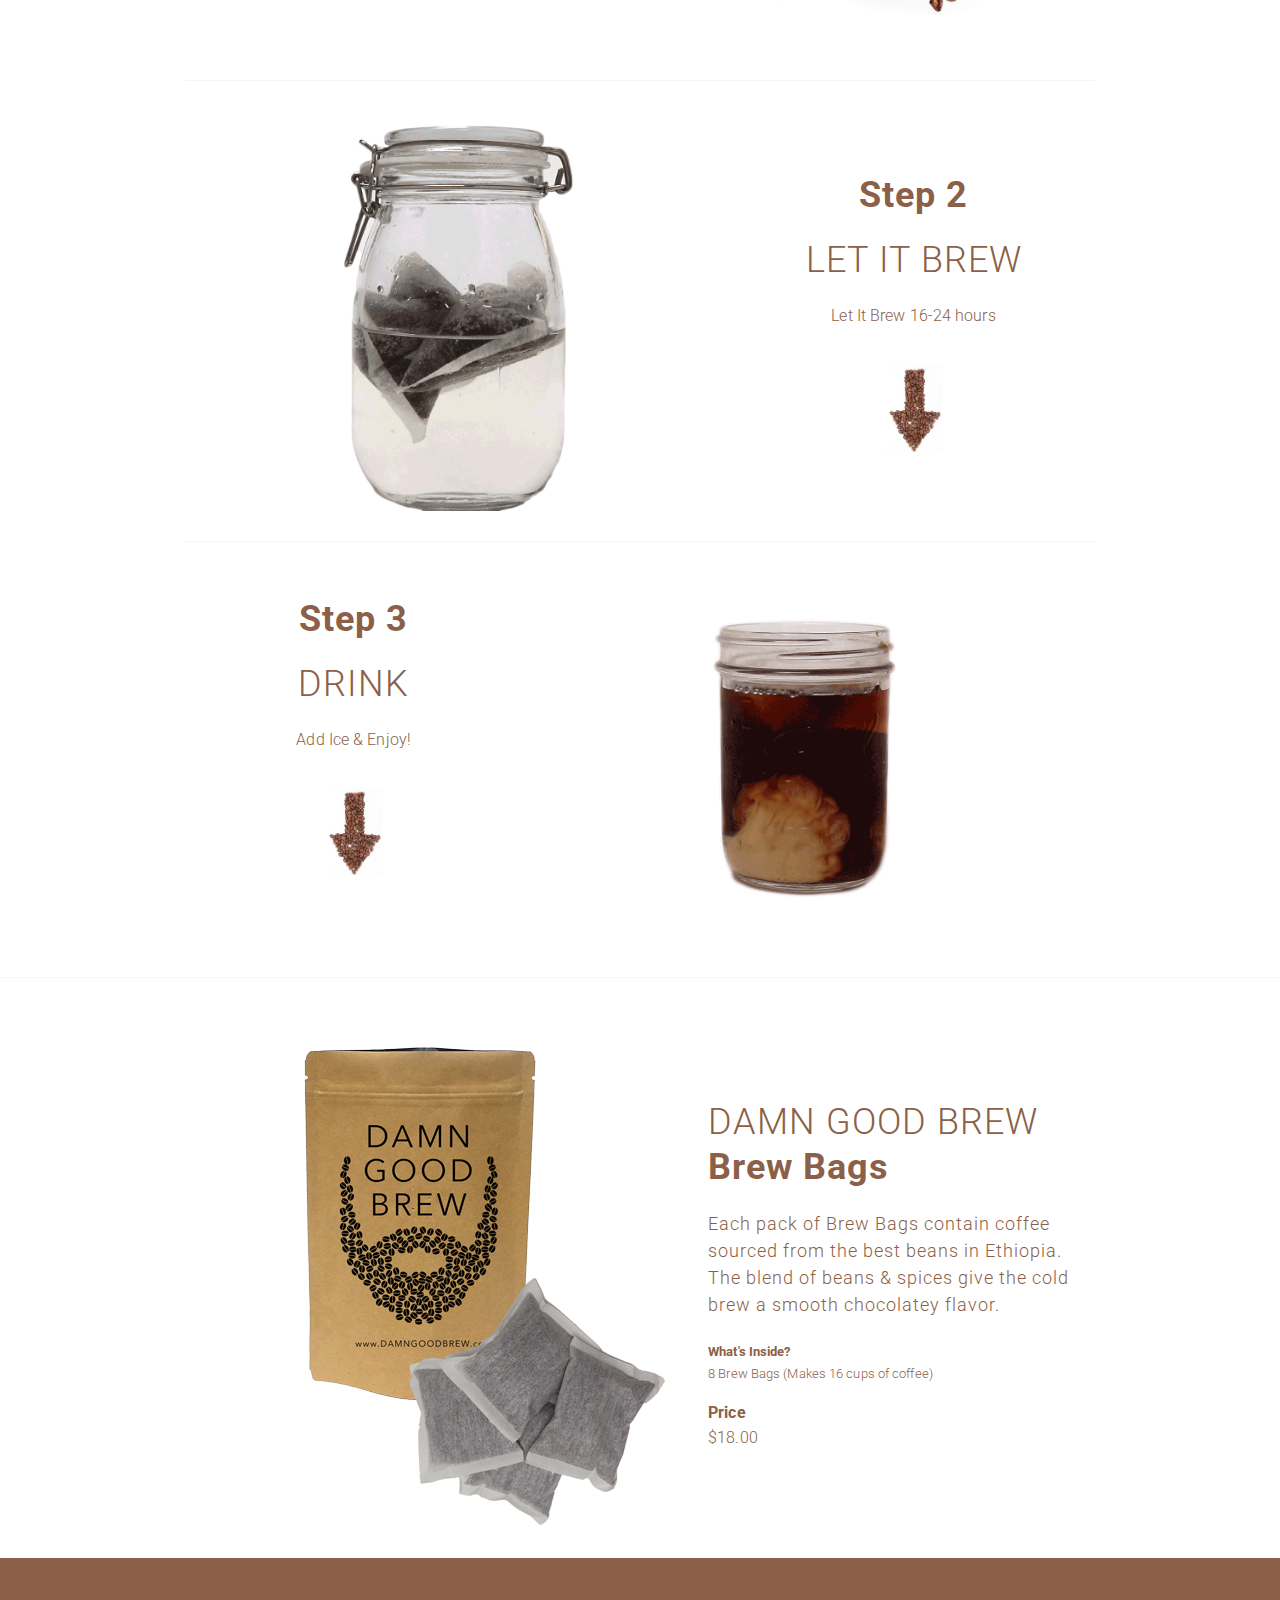
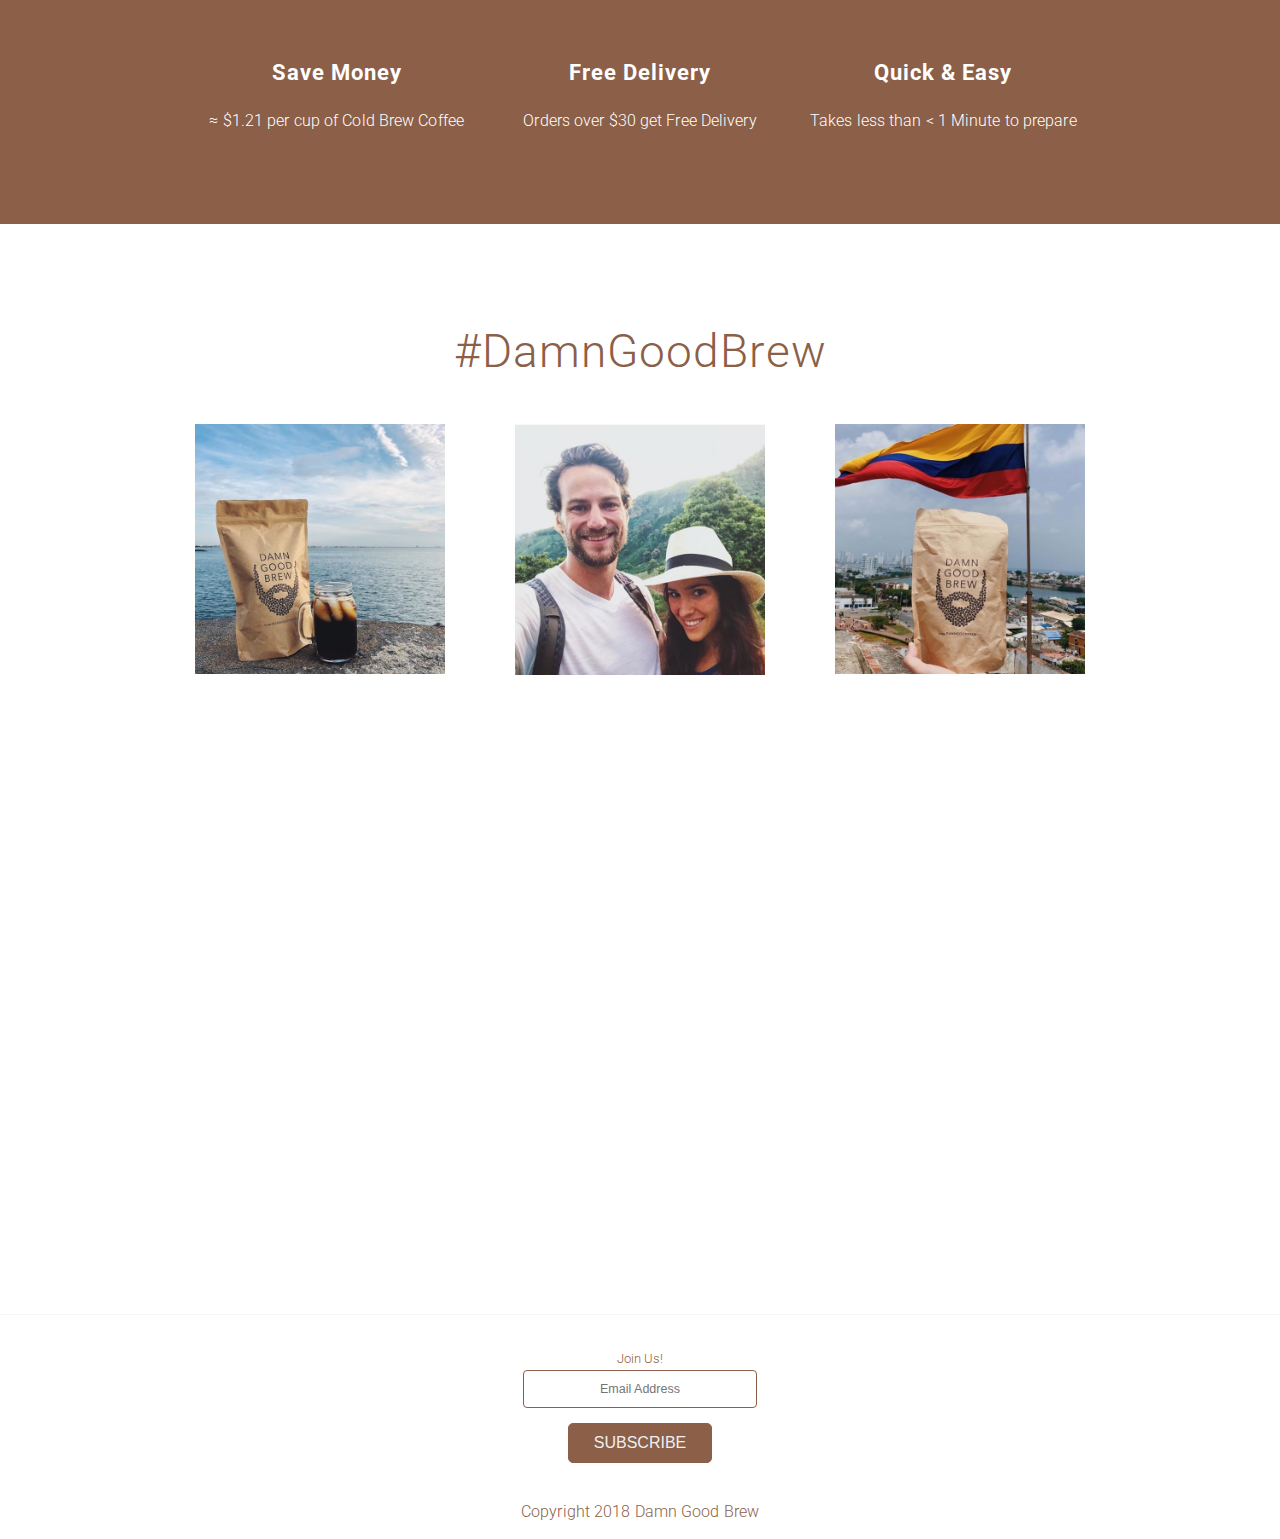
==== commit 0fcd0609: "Update index.html" ====
--- a/index.html
+++ b/index.html
@@ -25,6 +25,25 @@
 		<link rel="shortcut icon" href="./img/favicon.png" />
 		<meta name="google-site-verification" content="-f8eXRr4Ea2OUamCsB8qsf9kHqmr0ABTyuolC-84EpI" />
 		<meta name="p:domain_verify" content="388784ecf19bbda158e9091c620f6331"/>
+
+		<!-- Facebook Pixel Code -->
+		<script>
+		  !function(f,b,e,v,n,t,s)
+		  {if(f.fbq)return;n=f.fbq=function(){n.callMethod?
+		  n.callMethod.apply(n,arguments):n.queue.push(arguments)};
+		  if(!f._fbq)f._fbq=n;n.push=n;n.loaded=!0;n.version='2.0';
+		  n.queue=[];t=b.createElement(e);t.async=!0;
+		  t.src=v;s=b.getElementsByTagName(e)[0];
+		  s.parentNode.insertBefore(t,s)}(window, document,'script',
+		  'https://connect.facebook.net/en_US/fbevents.js');
+		  fbq('init', '965126660354194');
+		  fbq('track', 'PageView');
+		</script>
+		<noscript><img height="1" width="1" style="display:none"
+		  src="https://www.facebook.com/tr?id=965126660354194&ev=PageView&noscript=1"
+		/></noscript>
+		<!-- End Facebook Pixel Code -->
+
 	</head>
 
 	<body>
@@ -49,7 +68,6 @@
 			<div class="hidden-mobile"></div>
 			<div class="hidden-mobile"></div>
 			<a href="/">Home</a>
-			<a href="/about">Our Story</a>
 			<div style="max-width: 250px;">
 				<a href="https://www.instagram.com/damngoodbrew/" target="_blank">
 					<i class="fab fa-instagram fa-lg"></i>
@@ -768,4 +786,4 @@
 /*]]>*/
 </script>
 
-</html>+</html>
